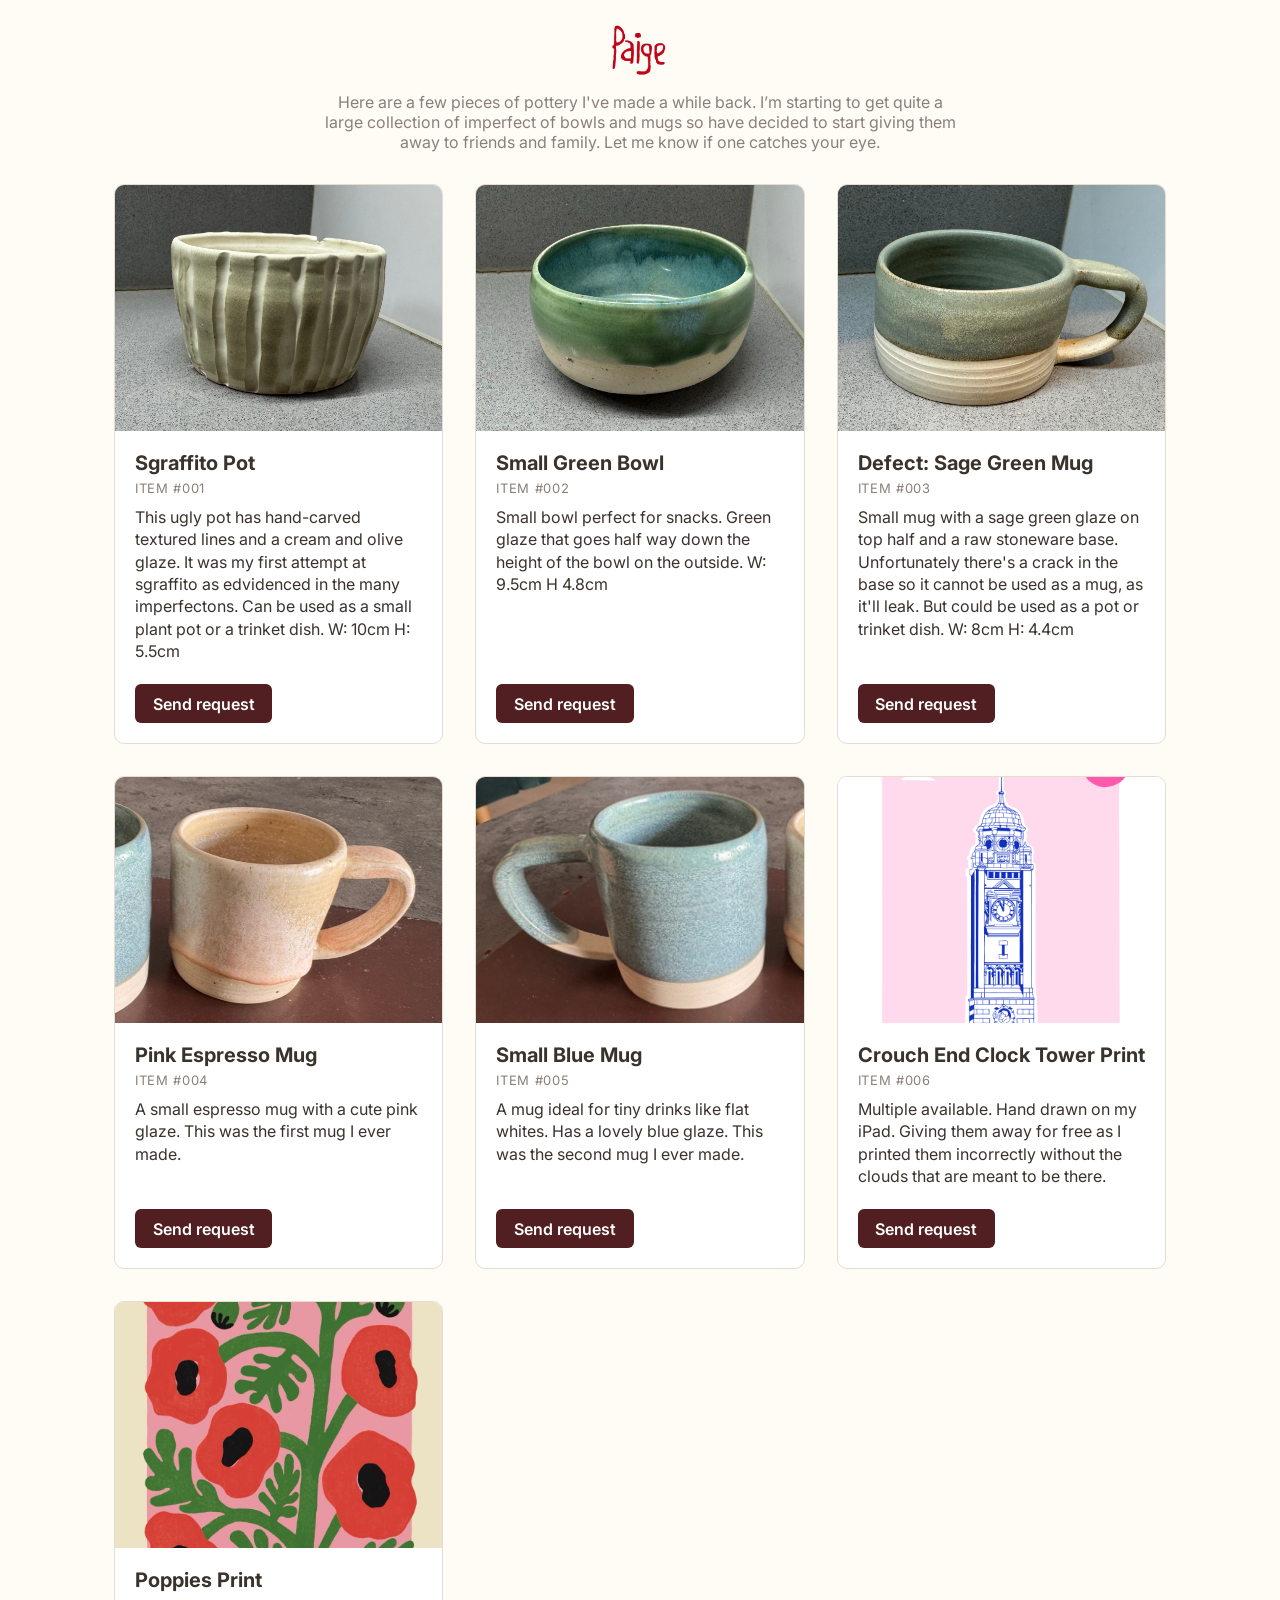
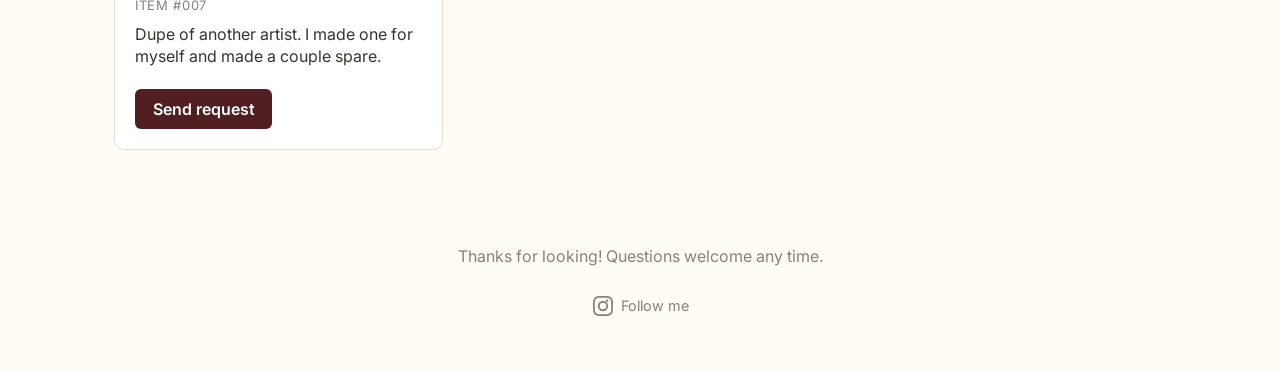
==== index.html @ c00b22b3 "typo" ====
<!DOCTYPE html>
<html lang="en">
<head>
  <meta charset="UTF-8">
  <meta name="viewport" content="width=device-width, initial-scale=1.0">
  <title>Handmade Pottery</title>
  <link rel="preconnect" href="https://fonts.googleapis.com">
  <link rel="preconnect" href="https://fonts.gstatic.com" crossorigin>
  <link href="https://fonts.googleapis.com/css2?family=Inter:wght@400;600;700&display=swap" rel="stylesheet">
  <link rel="stylesheet" href="styles.css">
</head>
<body>

  <header class="site-header">
    <img src="images/Paige%20logo.png" alt="Paige" class="site-logo">

    <p class="tagline">Here are a few pieces of pottery I've made a while back. I’m starting to get quite a large collection of imperfect of bowls and mugs so have decided to start giving them away to friends and family. Let me know if one catches your eye.</p>
  </header>

  <main class="gallery">

    <article class="piece" id="item-001">
      <div class="piece-image">
        <img src="images/Item%20001.jpeg" alt="Ribbed Bowl">
      </div>
      <div class="piece-info">
        <h2>Sgraffito Pot</h2>
        <p class="piece-id">Item #001</p>
        <p class="piece-desc">This ugly pot has hand-carved textured lines and a cream and olive glaze. It was my first attempt at sgraffito as edvidenced in the many imperfectons. Can be used as a small plant pot or a trinket dish. W: 10cm H: 5.5cm</p>
        <a
          class="interest-btn"
          href="mailto:PaigeLucasDean@hotmail.co.uk?subject=Interested%20in%20Item%20%23001&body=Hi!%20I'm%20interested%20in%20this%20piece.%0A%0AItem%20ID%3A%20001%0AMy%20name%3A%20"
        >Send request</a>
      </div>
    </article>

    <article class="piece" id="item-002">
      <div class="piece-image">
        <img src="images/Item%20%23002.jpeg" alt="Small Green Bowl">
      </div>
      <div class="piece-info">
        <h2>Small Green Bowl</h2>
        <p class="piece-id">Item #002</p>
        <p class="piece-desc">Small bowl perfect for snacks. Green glaze that goes half way down the height of the bowl on the outside. W: 9.5cm H 4.8cm</p>
        <a
          class="interest-btn"
          href="mailto:PaigeLucasDean@hotmail.co.uk?subject=Interested%20in%20Item%20%23002&body=Hi!%20I'm%20interested%20in%20this%20piece.%0A%0AItem%20ID%3A%20002%0AMy%20name%3A%20"
        >Send request</a>
      </div>
    </article>

    <article class="piece" id="item-003">
      <div class="piece-image">
        <img src="images/Item%20%23003.jpeg" alt="Sage Green Mug">
      </div>
      <div class="piece-info">
        <h2>Defect: Sage Green Mug</h2>
        <p class="piece-id">Item #003</p>
        <p class="piece-desc"> Small mug with a sage green glaze on top half and a raw stoneware base. Unfortunately there's a crack in the base so it cannot be used as a mug, as it'll leak. But could be used as a pot or trinket dish. W: 8cm H: 4.4cm</p>
        <a
          class="interest-btn"
          href="mailto:PaigeLucasDean@hotmail.co.uk?subject=Interested%20in%20Item%20%23003&body=Hi!%20I'm%20interested%20in%20this%20piece.%0A%0AItem%20ID%3A%20003%0AMy%20name%3A%20"
        >Send request</a>
      </div>
    </article>

    <article class="piece" id="item-004">
      <div class="piece-image">
        <img src="images/Item%20%23004.jpg" alt="Pink Espresso Mug">
      </div>
      <div class="piece-info">
        <h2>Pink Espresso Mug</h2>
        <p class="piece-id">Item #004</p>
        <p class="piece-desc">A small espresso mug with a cute pink glaze. This was the first mug I ever made.</p>
        <a
          class="interest-btn"
          href="mailto:PaigeLucasDean@hotmail.co.uk?subject=Interested%20in%20Item%20%23004&body=Hi!%20I'm%20interested%20in%20this%20piece.%0A%0AItem%20ID%3A%20004%0AMy%20name%3A%20"
        >Send request</a>
      </div>
    </article>

    <article class="piece" id="item-005">
      <div class="piece-image">
        <img src="images/Item%20%23005.jpg" alt="Small Blue Mug">
      </div>
      <div class="piece-info">
        <h2>Small Blue Mug</h2>
        <p class="piece-id">Item #005</p>
        <p class="piece-desc">A mug ideal for tiny drinks like flat whites. Has a lovely blue glaze. This was the second mug I ever made.</p>
        <a
          class="interest-btn"
          href="mailto:PaigeLucasDean@hotmail.co.uk?subject=Interested%20in%20Item%20%23005&body=Hi!%20I'm%20interested%20in%20this%20piece.%0A%0AItem%20ID%3A%20005%0AMy%20name%3A%20"
        >Send request</a>
      </div>
    </article>

    <article class="piece" id="item-006">
      <div class="piece-image">
        <img src="images/Item%20%23006.jpg" alt="Crouch End Clock Tower Print">
      </div>
      <div class="piece-info">
        <h2>Crouch End Clock Tower Print</h2>
        <p class="piece-id">Item #006</p>
        <p class="piece-desc">Multiple available. Hand drawn on my iPad. Giving them away for free as I printed them incorrectly without the clouds that are meant to be there.</p>
        <a
          class="interest-btn"
          href="mailto:PaigeLucasDean@hotmail.co.uk?subject=Interested%20in%20Item%20%23006&body=Hi!%20I'm%20interested%20in%20this%20piece.%0A%0AItem%20ID%3A%20006%0AMy%20name%3A%20"
        >Send request</a>
      </div>
    </article>

    <article class="piece" id="item-007">
      <div class="piece-image">
        <img src="images/Item%20%23007.jpeg" alt="Poppies Print">
      </div>
      <div class="piece-info">
        <h2>Poppies Print</h2>
        <p class="piece-id">Item #007</p>
        <p class="piece-desc">Dupe of another artist. I made one for myself and made a couple spare.</p>
        <a
          class="interest-btn"
          href="mailto:PaigeLucasDean@hotmail.co.uk?subject=Interested%20in%20Item%20%23007&body=Hi!%20I'm%20interested%20in%20this%20piece.%0A%0AItem%20ID%3A%20007%0AMy%20name%3A%20"
        >Send request</a>
      </div>
    </article>

  </main>

  <footer class="site-footer">
    <p>Thanks for looking! Questions welcome any time.</p>
    <a
      class="social-link"
      href="https://www.instagram.com/paigelucasdean_art?utm_source=qr"
      target="_blank"
      rel="noopener"
    >
      <svg xmlns="http://www.w3.org/2000/svg" viewBox="0 0 24 24" width="24" height="24" fill="currentColor">
        <path d="M12 2c2.717 0 3.056.01 4.122.06 1.065.05 1.79.217 2.428.465.66.256 1.216.598 1.772 1.153a4.908 4.908 0 0 1 1.153 1.772c.248.637.415 1.363.465 2.428.05 1.066.06 1.405.06 4.122s-.01 3.056-.06 4.122c-.05 1.065-.217 1.79-.465 2.428a4.908 4.908 0 0 1-1.153 1.772 4.908 4.908 0 0 1-1.772 1.153c-.637.248-1.363.415-2.428.465-1.066.05-1.405.06-4.122.06s-3.056-.01-4.122-.06c-1.065-.05-1.79-.217-2.428-.465a4.908 4.908 0 0 1-1.772-1.153 4.908 4.908 0 0 1-1.153-1.772c-.248-.637-.415-1.363-.465-2.428C2.01 15.056 2 14.717 2 12s.01-3.056.06-4.122c.05-1.065.217-1.79.465-2.428a4.908 4.908 0 0 1 1.153-1.772A4.908 4.908 0 0 1 5.45 2.525c.637-.248 1.363-.415 2.428-.465C8.944 2.01 9.283 2 12 2zm0 1.802c-2.67 0-2.987.01-4.04.059-.976.045-1.505.207-1.858.344-.467.182-.8.399-1.15.748-.35.35-.566.683-.748 1.15-.137.353-.3.882-.344 1.858-.05 1.053-.059 1.37-.059 4.04s.01 2.987.059 4.04c.045.976.207 1.505.344 1.858.182.467.399.8.748 1.15.35.35.683.566 1.15.748.353.137.882.3 1.858.344 1.053.05 1.37.059 4.04.059s2.987-.01 4.04-.059c.976-.045 1.505-.207 1.858-.344.467-.182.8-.399 1.15-.748.35-.35.566-.683.748-1.15.137-.353.3-.882.344-1.858.05-1.053.059-1.37.059-4.04s-.01-2.987-.059-4.04c-.045-.976-.207-1.505-.344-1.858a3.09 3.09 0 0 0-.748-1.15 3.09 3.09 0 0 0-1.15-.748c-.353-.137-.882-.3-1.858-.344-1.053-.05-1.37-.059-4.04-.059zm0 3.063a5.135 5.135 0 1 1 0 10.27 5.135 5.135 0 0 1 0-10.27zm0 1.802a3.333 3.333 0 1 0 0 6.666 3.333 3.333 0 0 0 0-6.666zm5.338-1.999a1.2 1.2 0 1 1-2.4 0 1.2 1.2 0 0 1 2.4 0z"/>
      </svg>
      Follow me
    </a>
  </footer>

</body>
</html>
---- styles.css ----
:root {
  --clay: #511F21;
  --clay-dark: #3d1719;
  --cream: #FFFCF5;
  --ink: #3a332c;
  --muted: #8a8078;
  --border: #e5ddd2;
  --text-max-width: 640px;
}

* {
  box-sizing: border-box;
}

body {
  margin: 0;
  font-family: "Inter", "Helvetica Neue", Arial, sans-serif;
  background: var(--cream);
  color: var(--ink);
}

.site-header {
  max-width: 1100px;
  margin: 0 auto;
  text-align: center;
  padding: 1.25rem 1.5rem 2rem;
}

.site-logo {
  width: 60px;
  height: auto;
  margin-bottom: 0.5rem;
}

.site-header h1 {
  margin: 0 0 0.5rem;
  font-size: 2.25rem;
  letter-spacing: 0.02em;
}

.site-header .tagline {
  max-width: var(--text-max-width);
  margin: 0 auto;
  color: var(--muted);
  font-size: 1rem;
}

.gallery {
  display: grid;
  grid-template-columns: repeat(auto-fit, minmax(260px, 1fr));
  gap: 2rem;
  max-width: 1100px;
  margin: 0 auto;
  padding: 0 1.5rem 3rem;
}

.piece {
  background: #fff;
  border: 1px solid var(--border);
  border-radius: 10px;
  overflow: hidden;
  display: flex;
  flex-direction: column;
  transition: box-shadow 0.2s ease, transform 0.2s ease;
}

.piece:hover {
  box-shadow: 0 6px 20px rgba(0, 0, 0, 0.08);
  transform: translateY(-2px);
}

.piece-image {
  aspect-ratio: 4 / 3;
  background: repeating-linear-gradient(
    45deg,
    #efe6da,
    #efe6da 10px,
    #e8dccb 10px,
    #e8dccb 20px
  );
  display: flex;
  align-items: center;
  justify-content: center;
  overflow: hidden;
}

.piece-image img {
  width: 100%;
  height: 100%;
  object-fit: cover;
}

.placeholder-text {
  color: var(--muted);
  font-size: 1rem;
}

.piece-info {
  flex: 1;
  padding: 1.25rem;
  display: flex;
  flex-direction: column;
  gap: 0.35rem;
}

.piece-info h2 {
  margin: 0;
  font-size: 1.25rem;
}

.piece-id {
  margin: 0;
  font-size: 13px;
  color: var(--muted);
  text-transform: uppercase;
  letter-spacing: 0.05em;
}

.piece-desc {
  margin: 0.25rem 0 1rem;
  font-size: 1rem;
  line-height: 1.4;
}

.interest-btn {
  align-self: flex-start;
  margin-top: auto;
  background: var(--clay);
  color: #fff;
  text-decoration: none;
  padding: 0.6rem 1.1rem;
  border-radius: 6px;
  font-size: 1rem;
  font-weight: 600;
  transition: background 0.15s ease;
}

.interest-btn:hover {
  background: var(--clay-dark);
}

.site-footer {
  max-width: 1100px;
  margin: 0 auto;
  text-align: center;
  padding: 2rem 1.5rem 3rem;
  color: var(--muted);
  font-size: 1rem;
}

.social-link {
  display: inline-flex;
  align-items: center;
  gap: 0.4rem;
  margin-top: 0.75rem;
  color: var(--muted);
  text-decoration: none;
  font-size: 0.9rem;
  transition: color 0.15s ease;
}

.social-link:hover {
  color: var(--clay);
}
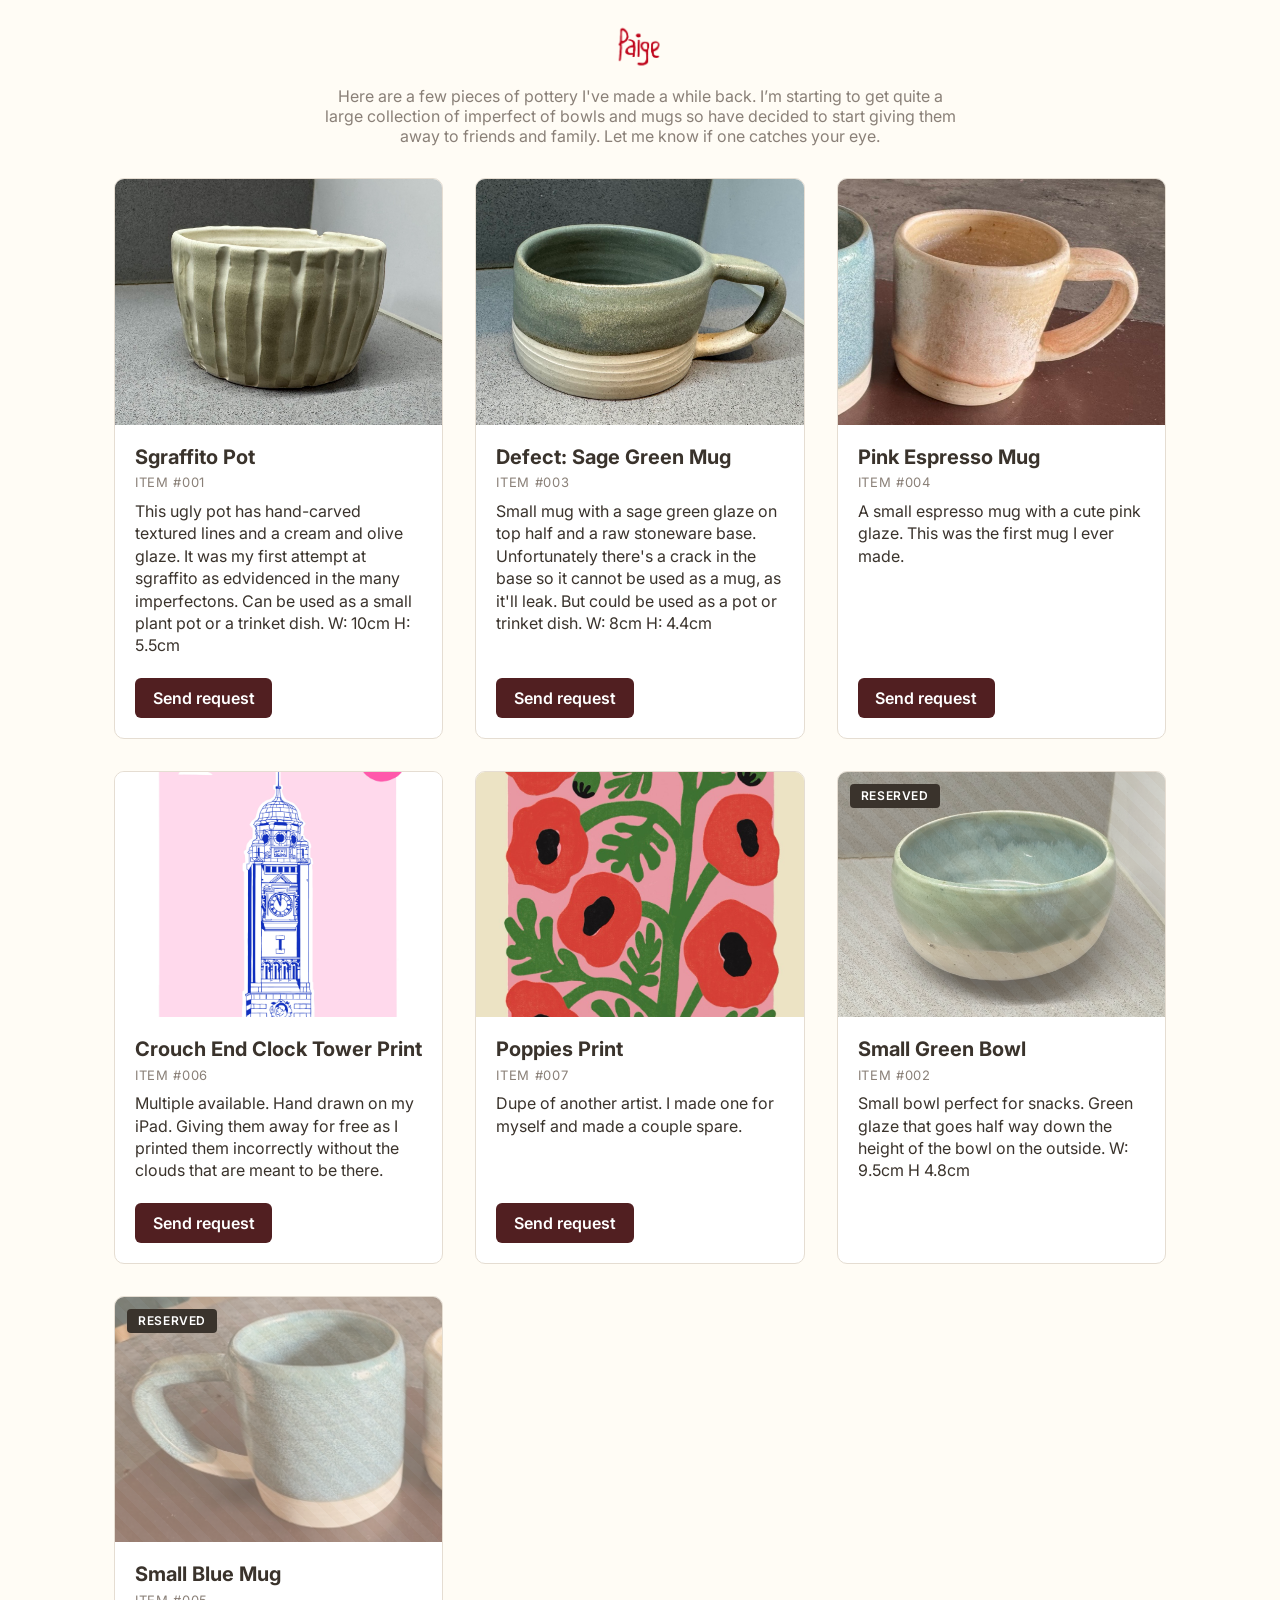
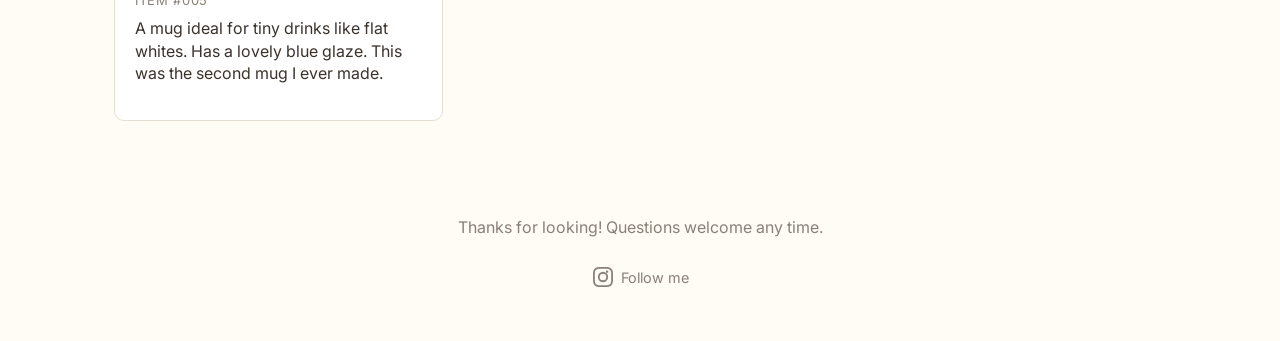
==== commit edd50ff7: "Added reserved tag" ====
--- a/index.html
+++ b/index.html
@@ -34,21 +34,6 @@
       </div>
     </article>
 
-    <article class="piece" id="item-002">
-      <div class="piece-image">
-        <img src="images/Item%20%23002.jpeg" alt="Small Green Bowl">
-      </div>
-      <div class="piece-info">
-        <h2>Small Green Bowl</h2>
-        <p class="piece-id">Item #002</p>
-        <p class="piece-desc">Small bowl perfect for snacks. Green glaze that goes half way down the height of the bowl on the outside. W: 9.5cm H 4.8cm</p>
-        <a
-          class="interest-btn"
-          href="mailto:PaigeLucasDean@hotmail.co.uk?subject=Interested%20in%20Item%20%23002&body=Hi!%20I'm%20interested%20in%20this%20piece.%0A%0AItem%20ID%3A%20002%0AMy%20name%3A%20"
-        >Send request</a>
-      </div>
-    </article>
-
     <article class="piece" id="item-003">
       <div class="piece-image">
         <img src="images/Item%20%23003.jpeg" alt="Sage Green Mug">
@@ -75,21 +60,6 @@
         <a
           class="interest-btn"
           href="mailto:PaigeLucasDean@hotmail.co.uk?subject=Interested%20in%20Item%20%23004&body=Hi!%20I'm%20interested%20in%20this%20piece.%0A%0AItem%20ID%3A%20004%0AMy%20name%3A%20"
-        >Send request</a>
-      </div>
-    </article>
-
-    <article class="piece" id="item-005">
-      <div class="piece-image">
-        <img src="images/Item%20%23005.jpg" alt="Small Blue Mug">
-      </div>
-      <div class="piece-info">
-        <h2>Small Blue Mug</h2>
-        <p class="piece-id">Item #005</p>
-        <p class="piece-desc">A mug ideal for tiny drinks like flat whites. Has a lovely blue glaze. This was the second mug I ever made.</p>
-        <a
-          class="interest-btn"
-          href="mailto:PaigeLucasDean@hotmail.co.uk?subject=Interested%20in%20Item%20%23005&body=Hi!%20I'm%20interested%20in%20this%20piece.%0A%0AItem%20ID%3A%20005%0AMy%20name%3A%20"
         >Send request</a>
       </div>
     </article>
@@ -124,6 +94,38 @@
       </div>
     </article>
 
+    <article class="piece reserved" id="item-002">
+      <div class="piece-image">
+        <span class="reserved-badge">Reserved</span>
+        <img src="images/Item%20%23002.jpeg" alt="Small Green Bowl">
+      </div>
+      <div class="piece-info">
+        <h2>Small Green Bowl</h2>
+        <p class="piece-id">Item #002</p>
+        <p class="piece-desc">Small bowl perfect for snacks. Green glaze that goes half way down the height of the bowl on the outside. W: 9.5cm H 4.8cm</p>
+        <a
+          class="interest-btn"
+          href="mailto:PaigeLucasDean@hotmail.co.uk?subject=Interested%20in%20Item%20%23002&body=Hi!%20I'm%20interested%20in%20this%20piece.%0A%0AItem%20ID%3A%20002%0AMy%20name%3A%20"
+        >Send request</a>
+      </div>
+    </article>
+
+    <article class="piece reserved" id="item-005">
+      <div class="piece-image">
+        <span class="reserved-badge">Reserved</span>
+        <img src="images/Item%20%23005.jpg" alt="Small Blue Mug">
+      </div>
+      <div class="piece-info">
+        <h2>Small Blue Mug</h2>
+        <p class="piece-id">Item #005</p>
+        <p class="piece-desc">A mug ideal for tiny drinks like flat whites. Has a lovely blue glaze. This was the second mug I ever made.</p>
+        <a
+          class="interest-btn"
+          href="mailto:PaigeLucasDean@hotmail.co.uk?subject=Interested%20in%20Item%20%23005&body=Hi!%20I'm%20interested%20in%20this%20piece.%0A%0AItem%20ID%3A%20005%0AMy%20name%3A%20"
+        >Send request</a>
+      </div>
+    </article>
+
   </main>
 
   <footer class="site-footer">
--- a/styles.css
+++ b/styles.css
@@ -55,6 +55,7 @@
 }
 
 .piece {
+  position: relative;
   background: #fff;
   border: 1px solid var(--border);
   border-radius: 10px;
@@ -69,7 +70,31 @@
   transform: translateY(-2px);
 }
 
+.piece.reserved .interest-btn {
+  display: none;
+}
+
+.piece.reserved .piece-image img {
+  opacity: 0.55;
+}
+
+.reserved-badge {
+  position: absolute;
+  top: 0.75rem;
+  left: 0.75rem;
+  z-index: 1;
+  background: var(--ink);
+  color: #fff;
+  padding: 0.3rem 0.7rem;
+  border-radius: 4px;
+  font-size: 0.75rem;
+  font-weight: 600;
+  letter-spacing: 0.05em;
+  text-transform: uppercase;
+}
+
 .piece-image {
+  position: relative;
   aspect-ratio: 4 / 3;
   background: repeating-linear-gradient(
     45deg,
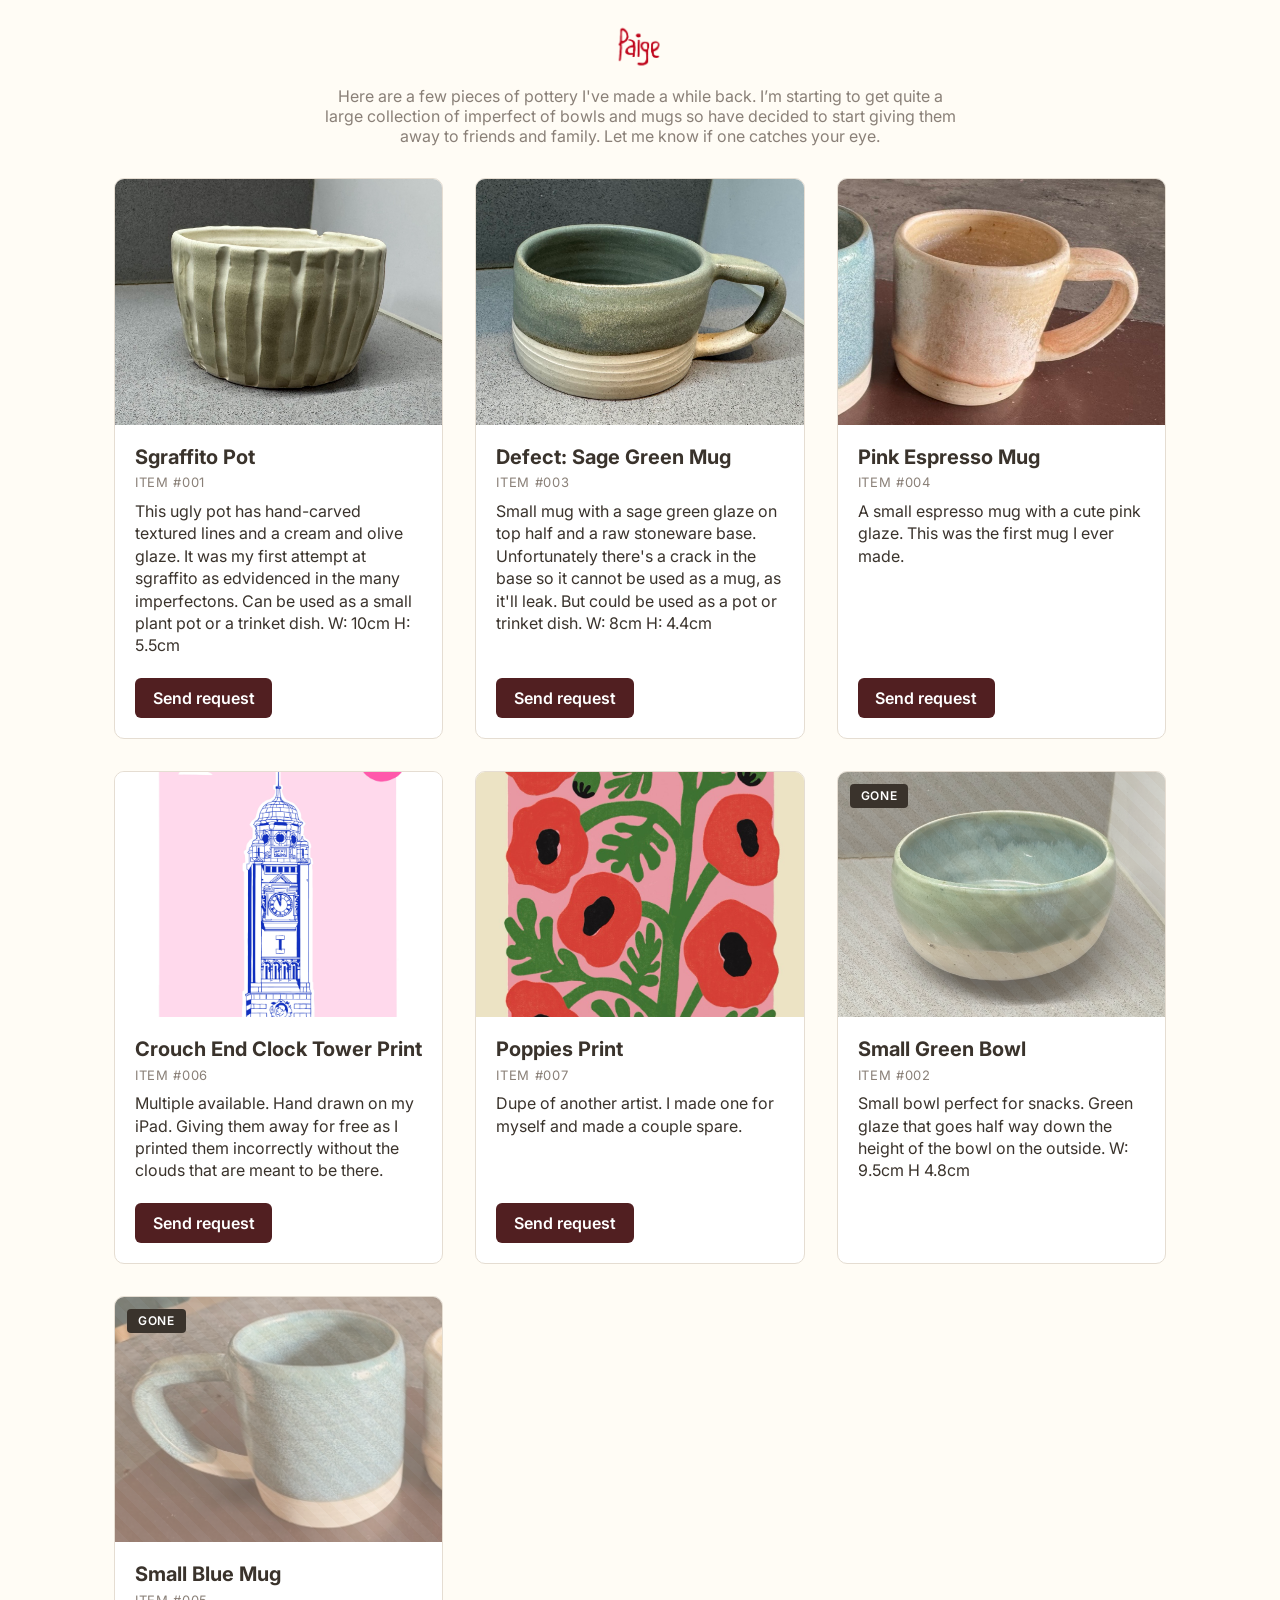
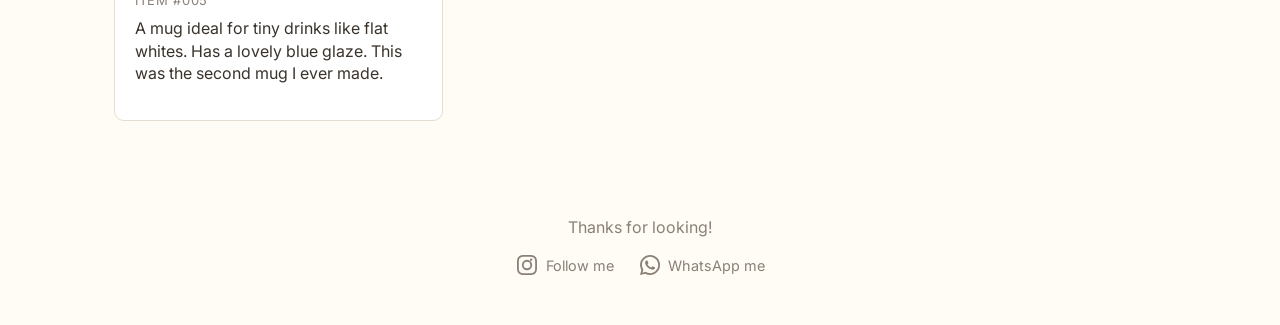
==== commit c2e544ac: "Whatsapp icon added" ====
--- a/index.html
+++ b/index.html
@@ -96,7 +96,7 @@
 
     <article class="piece reserved" id="item-002">
       <div class="piece-image">
-        <span class="reserved-badge">Reserved</span>
+        <span class="reserved-badge">Gone</span>
         <img src="images/Item%20%23002.jpeg" alt="Small Green Bowl">
       </div>
       <div class="piece-info">
@@ -112,7 +112,7 @@
 
     <article class="piece reserved" id="item-005">
       <div class="piece-image">
-        <span class="reserved-badge">Reserved</span>
+        <span class="reserved-badge">Gone</span>
         <img src="images/Item%20%23005.jpg" alt="Small Blue Mug">
       </div>
       <div class="piece-info">
@@ -129,18 +129,31 @@
   </main>
 
   <footer class="site-footer">
-    <p>Thanks for looking! Questions welcome any time.</p>
-    <a
-      class="social-link"
-      href="https://www.instagram.com/paigelucasdean_art?utm_source=qr"
-      target="_blank"
-      rel="noopener"
-    >
-      <svg xmlns="http://www.w3.org/2000/svg" viewBox="0 0 24 24" width="24" height="24" fill="currentColor">
-        <path d="M12 2c2.717 0 3.056.01 4.122.06 1.065.05 1.79.217 2.428.465.66.256 1.216.598 1.772 1.153a4.908 4.908 0 0 1 1.153 1.772c.248.637.415 1.363.465 2.428.05 1.066.06 1.405.06 4.122s-.01 3.056-.06 4.122c-.05 1.065-.217 1.79-.465 2.428a4.908 4.908 0 0 1-1.153 1.772 4.908 4.908 0 0 1-1.772 1.153c-.637.248-1.363.415-2.428.465-1.066.05-1.405.06-4.122.06s-3.056-.01-4.122-.06c-1.065-.05-1.79-.217-2.428-.465a4.908 4.908 0 0 1-1.772-1.153 4.908 4.908 0 0 1-1.153-1.772c-.248-.637-.415-1.363-.465-2.428C2.01 15.056 2 14.717 2 12s.01-3.056.06-4.122c.05-1.065.217-1.79.465-2.428a4.908 4.908 0 0 1 1.153-1.772A4.908 4.908 0 0 1 5.45 2.525c.637-.248 1.363-.415 2.428-.465C8.944 2.01 9.283 2 12 2zm0 1.802c-2.67 0-2.987.01-4.04.059-.976.045-1.505.207-1.858.344-.467.182-.8.399-1.15.748-.35.35-.566.683-.748 1.15-.137.353-.3.882-.344 1.858-.05 1.053-.059 1.37-.059 4.04s.01 2.987.059 4.04c.045.976.207 1.505.344 1.858.182.467.399.8.748 1.15.35.35.683.566 1.15.748.353.137.882.3 1.858.344 1.053.05 1.37.059 4.04.059s2.987-.01 4.04-.059c.976-.045 1.505-.207 1.858-.344.467-.182.8-.399 1.15-.748.35-.35.566-.683.748-1.15.137-.353.3-.882.344-1.858.05-1.053.059-1.37.059-4.04s-.01-2.987-.059-4.04c-.045-.976-.207-1.505-.344-1.858a3.09 3.09 0 0 0-.748-1.15 3.09 3.09 0 0 0-1.15-.748c-.353-.137-.882-.3-1.858-.344-1.053-.05-1.37-.059-4.04-.059zm0 3.063a5.135 5.135 0 1 1 0 10.27 5.135 5.135 0 0 1 0-10.27zm0 1.802a3.333 3.333 0 1 0 0 6.666 3.333 3.333 0 0 0 0-6.666zm5.338-1.999a1.2 1.2 0 1 1-2.4 0 1.2 1.2 0 0 1 2.4 0z"/>
-      </svg>
-      Follow me
-    </a>
+    <p>Thanks for looking!</p>
+    <div class="social-links">
+      <a
+        class="social-link"
+        href="https://www.instagram.com/paigelucasdean_art?utm_source=qr"
+        target="_blank"
+        rel="noopener"
+      >
+        <svg xmlns="http://www.w3.org/2000/svg" viewBox="0 0 24 24" width="24" height="24" fill="currentColor">
+          <path d="M12 2c2.717 0 3.056.01 4.122.06 1.065.05 1.79.217 2.428.465.66.256 1.216.598 1.772 1.153a4.908 4.908 0 0 1 1.153 1.772c.248.637.415 1.363.465 2.428.05 1.066.06 1.405.06 4.122s-.01 3.056-.06 4.122c-.05 1.065-.217 1.79-.465 2.428a4.908 4.908 0 0 1-1.153 1.772 4.908 4.908 0 0 1-1.772 1.153c-.637.248-1.363.415-2.428.465-1.066.05-1.405.06-4.122.06s-3.056-.01-4.122-.06c-1.065-.05-1.79-.217-2.428-.465a4.908 4.908 0 0 1-1.772-1.153 4.908 4.908 0 0 1-1.153-1.772c-.248-.637-.415-1.363-.465-2.428C2.01 15.056 2 14.717 2 12s.01-3.056.06-4.122c.05-1.065.217-1.79.465-2.428a4.908 4.908 0 0 1 1.153-1.772A4.908 4.908 0 0 1 5.45 2.525c.637-.248 1.363-.415 2.428-.465C8.944 2.01 9.283 2 12 2zm0 1.802c-2.67 0-2.987.01-4.04.059-.976.045-1.505.207-1.858.344-.467.182-.8.399-1.15.748-.35.35-.566.683-.748 1.15-.137.353-.3.882-.344 1.858-.05 1.053-.059 1.37-.059 4.04s.01 2.987.059 4.04c.045.976.207 1.505.344 1.858.182.467.399.8.748 1.15.35.35.683.566 1.15.748.353.137.882.3 1.858.344 1.053.05 1.37.059 4.04.059s2.987-.01 4.04-.059c.976-.045 1.505-.207 1.858-.344.467-.182.8-.399 1.15-.748.35-.35.566-.683.748-1.15.137-.353.3-.882.344-1.858.05-1.053.059-1.37.059-4.04s-.01-2.987-.059-4.04c-.045-.976-.207-1.505-.344-1.858a3.09 3.09 0 0 0-.748-1.15 3.09 3.09 0 0 0-1.15-.748c-.353-.137-.882-.3-1.858-.344-1.053-.05-1.37-.059-4.04-.059zm0 3.063a5.135 5.135 0 1 1 0 10.27 5.135 5.135 0 0 1 0-10.27zm0 1.802a3.333 3.333 0 1 0 0 6.666 3.333 3.333 0 0 0 0-6.666zm5.338-1.999a1.2 1.2 0 1 1-2.4 0 1.2 1.2 0 0 1 2.4 0z"/>
+        </svg>
+        Follow me
+      </a>
+      <a
+        class="social-link"
+        href="https://wa.me/447415025034"
+        target="_blank"
+        rel="noopener"
+      >
+        <svg xmlns="http://www.w3.org/2000/svg" viewBox="0 0 24 24" width="24" height="24" fill="currentColor">
+          <path d="M12.04 2c-5.523 0-10 4.477-10 10 0 1.766.46 3.484 1.334 5L2 22l5.16-1.354a9.96 9.96 0 0 0 4.88 1.244h.004c5.522 0 9.998-4.477 9.998-10S17.562 2 12.04 2zm0 18.13a8.1 8.1 0 0 1-4.13-1.13l-.296-.176-3.06.803.817-2.982-.193-.306a8.1 8.1 0 0 1-1.24-4.34c0-4.48 3.647-8.126 8.13-8.126 4.483 0 8.13 3.646 8.13 8.126 0 4.48-3.647 8.13-8.13 8.13h-.028zm4.46-6.08c-.244-.122-1.45-.716-1.674-.797-.224-.081-.387-.122-.55.122-.163.244-.63.797-.773.96-.142.163-.285.183-.53.061-.243-.122-1.026-.378-1.955-1.205-.723-.645-1.21-1.44-1.352-1.684-.142-.244-.015-.376.107-.498.11-.109.244-.285.366-.427.122-.142.163-.244.244-.407.081-.163.04-.305-.02-.427-.061-.122-.55-1.324-.753-1.813-.198-.478-.4-.413-.55-.42l-.468-.008a.9.9 0 0 0-.652.305c-.224.244-.855.836-.855 2.038s.876 2.363.998 2.526c.122.163 1.723 2.632 4.176 3.69.583.252 1.038.402 1.393.514.585.186 1.118.16 1.539.097.47-.07 1.45-.593 1.654-1.165.203-.573.203-1.064.142-1.166-.06-.101-.223-.163-.467-.284z"/>
+        </svg>
+        WhatsApp me
+      </a>
+    </div>
   </footer>
 
 </body>
--- a/styles.css
+++ b/styles.css
@@ -173,11 +173,17 @@
   font-size: 1rem;
 }
 
+.social-links {
+  display: flex;
+  justify-content: center;
+  gap: 1.5rem;
+  margin-top: 0.75rem;
+}
+
 .social-link {
   display: inline-flex;
   align-items: center;
   gap: 0.4rem;
-  margin-top: 0.75rem;
   color: var(--muted);
   text-decoration: none;
   font-size: 0.9rem;
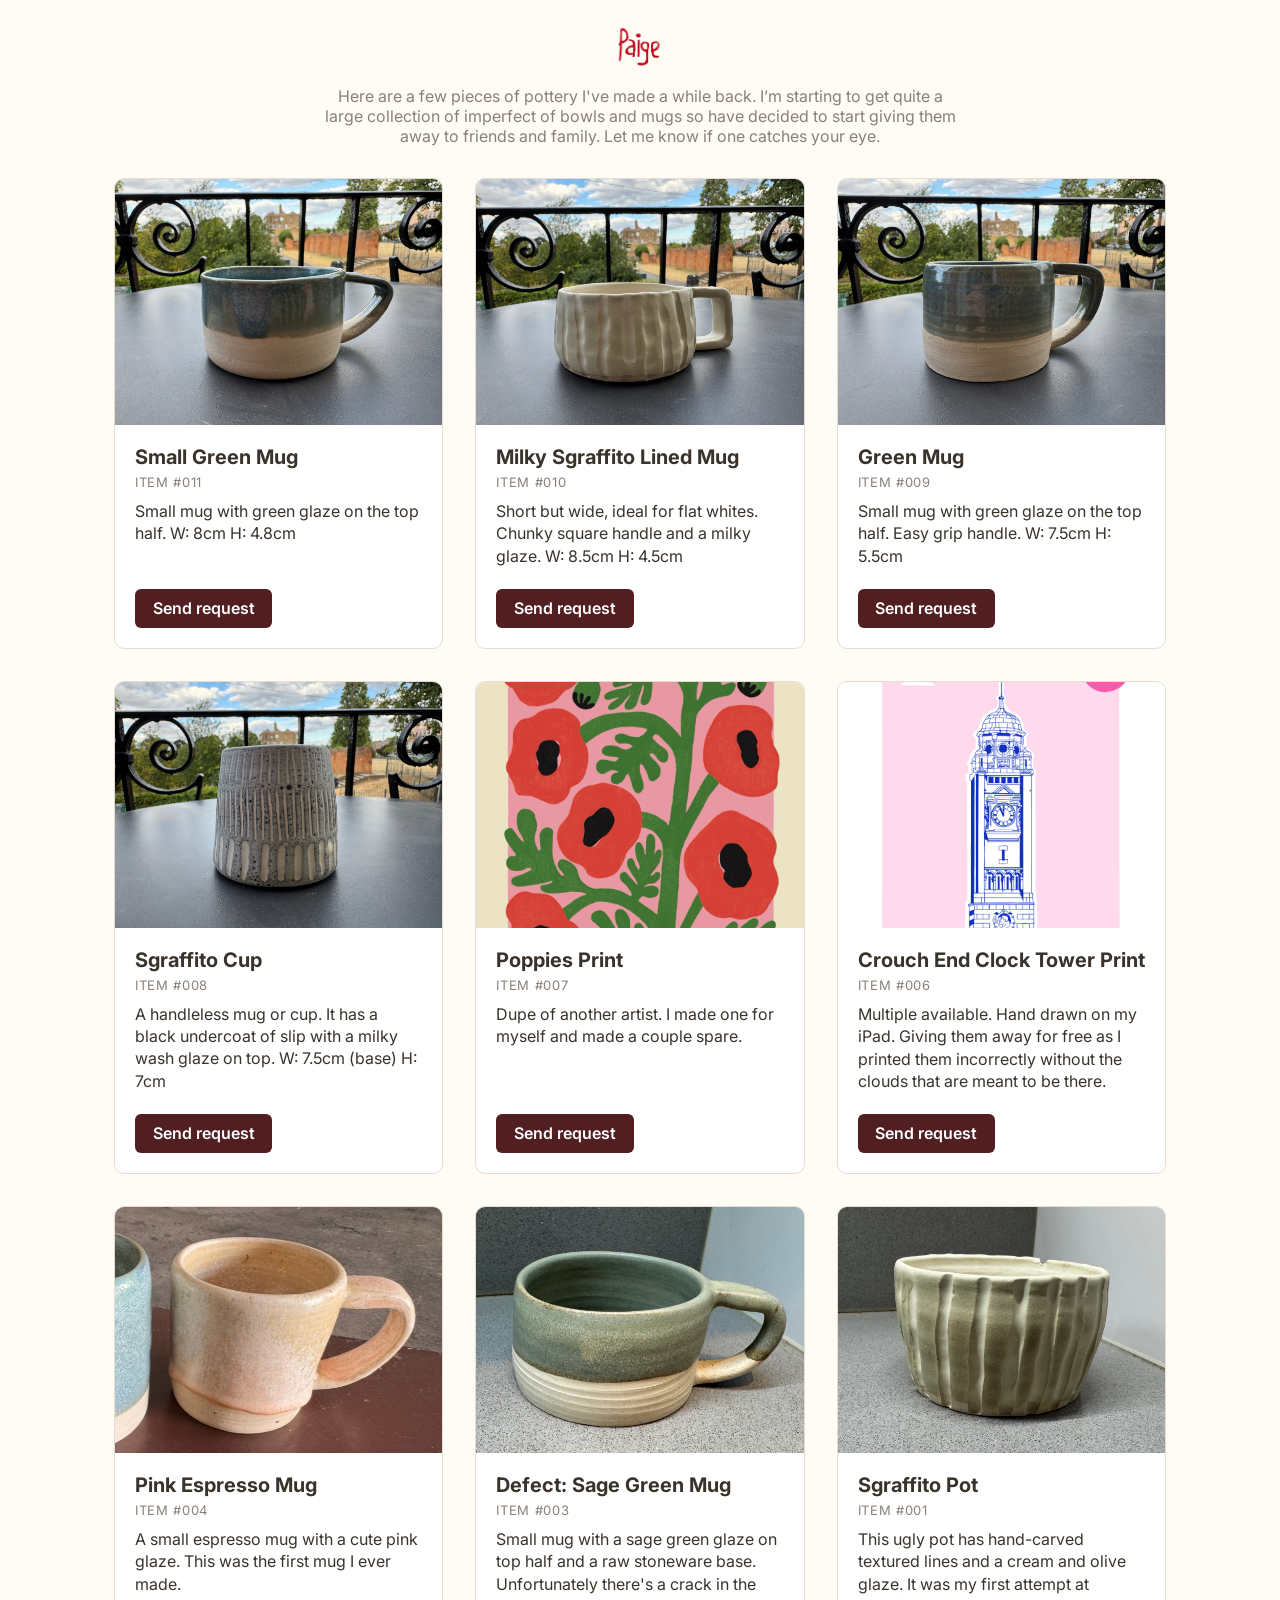
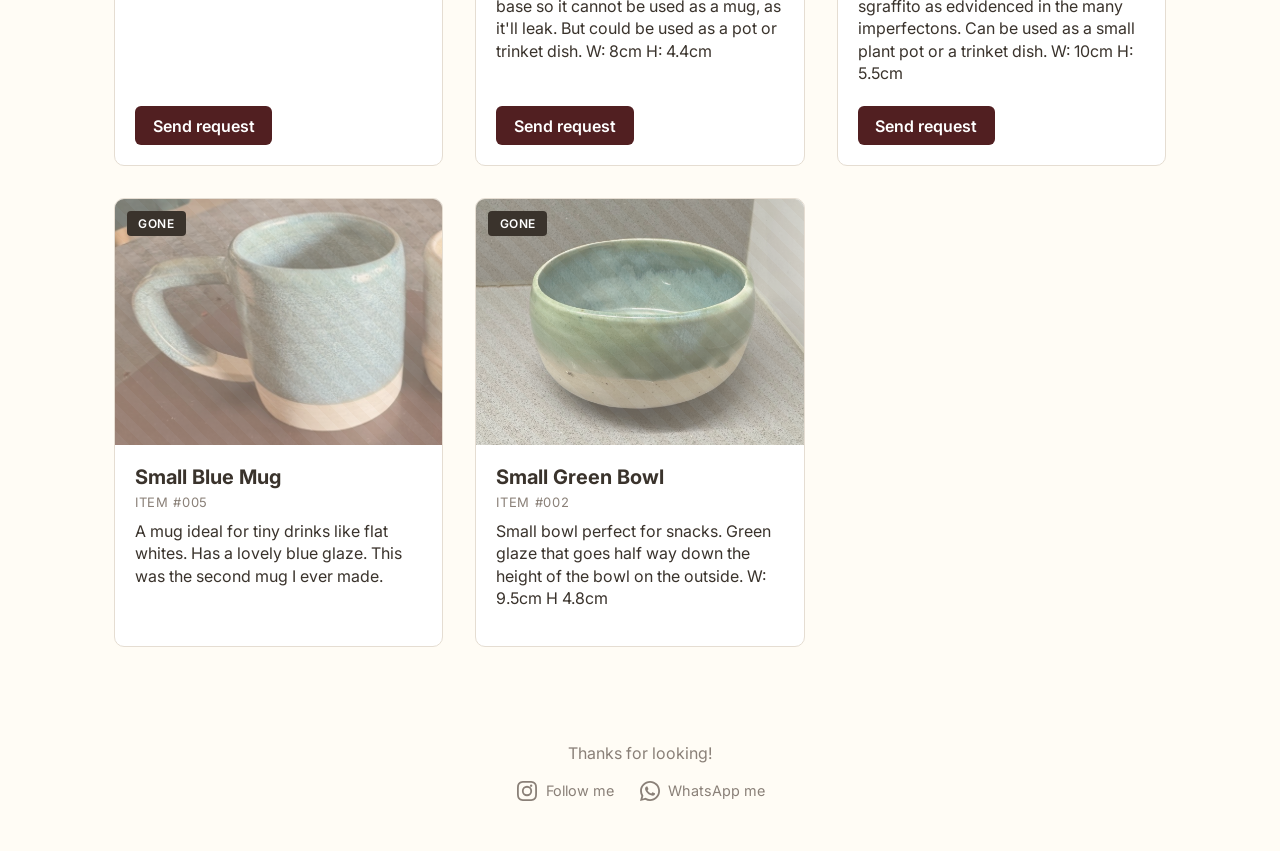
==== commit cc063ad2: "3 new items, and reordered so most recent is top" ====
--- a/index.html
+++ b/index.html
@@ -19,6 +19,126 @@
 
   <main class="gallery">
 
+    <article class="piece" id="item-011">
+      <div class="piece-image">
+        <img src="images/Item%20%23011.jpeg" alt="Small Green Mug">
+      </div>
+      <div class="piece-info">
+        <h2>Small Green Mug</h2>
+        <p class="piece-id">Item #011</p>
+        <p class="piece-desc">Small mug with green glaze on the top half. W: 8cm H: 4.8cm</p>
+        <a
+          class="interest-btn"
+          href="mailto:PaigeLucasDean@hotmail.co.uk?subject=Interested%20in%20Item%20%23011&body=Hi!%20I'm%20interested%20in%20this%20piece.%0A%0AItem%20ID%3A%20011%0AMy%20name%3A%20"
+        >Send request</a>
+      </div>
+    </article>
+
+    <article class="piece" id="item-010">
+      <div class="piece-image">
+        <img src="images/Item%20%23010.jpeg" alt="Milky Sgraffito Lined Mug">
+      </div>
+      <div class="piece-info">
+        <h2>Milky Sgraffito Lined Mug</h2>
+        <p class="piece-id">Item #010</p>
+        <p class="piece-desc">Short but wide, ideal for flat whites. Chunky square handle and a milky glaze. W: 8.5cm H: 4.5cm</p>
+        <a
+          class="interest-btn"
+          href="mailto:PaigeLucasDean@hotmail.co.uk?subject=Interested%20in%20Item%20%23010&body=Hi!%20I'm%20interested%20in%20this%20piece.%0A%0AItem%20ID%3A%20010%0AMy%20name%3A%20"
+        >Send request</a>
+      </div>
+    </article>
+
+    <article class="piece" id="item-009">
+      <div class="piece-image">
+        <img src="images/Item%20%23009.jpeg" alt="Green Mug">
+      </div>
+      <div class="piece-info">
+        <h2>Green Mug</h2>
+        <p class="piece-id">Item #009</p>
+        <p class="piece-desc">Small mug with green glaze on the top half. Easy grip handle. W: 7.5cm H: 5.5cm</p>
+        <a
+          class="interest-btn"
+          href="mailto:PaigeLucasDean@hotmail.co.uk?subject=Interested%20in%20Item%20%23009&body=Hi!%20I'm%20interested%20in%20this%20piece.%0A%0AItem%20ID%3A%20009%0AMy%20name%3A%20"
+        >Send request</a>
+      </div>
+    </article>
+
+    <article class="piece" id="item-008">
+      <div class="piece-image">
+        <img src="images/Item%20%23008.jpeg" alt="Sgraffito Cup">
+      </div>
+      <div class="piece-info">
+        <h2>Sgraffito Cup</h2>
+        <p class="piece-id">Item #008</p>
+        <p class="piece-desc">A handleless mug or cup. It has a black undercoat of slip with a milky wash glaze on top. W: 7.5cm (base) H: 7cm</p>
+        <a
+          class="interest-btn"
+          href="mailto:PaigeLucasDean@hotmail.co.uk?subject=Interested%20in%20Item%20%23008&body=Hi!%20I'm%20interested%20in%20this%20piece.%0A%0AItem%20ID%3A%20008%0AMy%20name%3A%20"
+        >Send request</a>
+      </div>
+    </article>
+
+    <article class="piece" id="item-007">
+      <div class="piece-image">
+        <img src="images/Item%20%23007.jpeg" alt="Poppies Print">
+      </div>
+      <div class="piece-info">
+        <h2>Poppies Print</h2>
+        <p class="piece-id">Item #007</p>
+        <p class="piece-desc">Dupe of another artist. I made one for myself and made a couple spare.</p>
+        <a
+          class="interest-btn"
+          href="mailto:PaigeLucasDean@hotmail.co.uk?subject=Interested%20in%20Item%20%23007&body=Hi!%20I'm%20interested%20in%20this%20piece.%0A%0AItem%20ID%3A%20007%0AMy%20name%3A%20"
+        >Send request</a>
+      </div>
+    </article>
+
+    <article class="piece" id="item-006">
+      <div class="piece-image">
+        <img src="images/Item%20%23006.jpg" alt="Crouch End Clock Tower Print">
+      </div>
+      <div class="piece-info">
+        <h2>Crouch End Clock Tower Print</h2>
+        <p class="piece-id">Item #006</p>
+        <p class="piece-desc">Multiple available. Hand drawn on my iPad. Giving them away for free as I printed them incorrectly without the clouds that are meant to be there.</p>
+        <a
+          class="interest-btn"
+          href="mailto:PaigeLucasDean@hotmail.co.uk?subject=Interested%20in%20Item%20%23006&body=Hi!%20I'm%20interested%20in%20this%20piece.%0A%0AItem%20ID%3A%20006%0AMy%20name%3A%20"
+        >Send request</a>
+      </div>
+    </article>
+
+    <article class="piece" id="item-004">
+      <div class="piece-image">
+        <img src="images/Item%20%23004.jpg" alt="Pink Espresso Mug">
+      </div>
+      <div class="piece-info">
+        <h2>Pink Espresso Mug</h2>
+        <p class="piece-id">Item #004</p>
+        <p class="piece-desc">A small espresso mug with a cute pink glaze. This was the first mug I ever made.</p>
+        <a
+          class="interest-btn"
+          href="mailto:PaigeLucasDean@hotmail.co.uk?subject=Interested%20in%20Item%20%23004&body=Hi!%20I'm%20interested%20in%20this%20piece.%0A%0AItem%20ID%3A%20004%0AMy%20name%3A%20"
+        >Send request</a>
+      </div>
+    </article>
+
+    <article class="piece" id="item-003">
+      <div class="piece-image">
+        <img src="images/Item%20%23003.jpeg" alt="Sage Green Mug">
+      </div>
+      <div class="piece-info">
+        <h2>Defect: Sage Green Mug</h2>
+        <p class="piece-id">Item #003</p>
+        <p class="piece-desc"> Small mug with a sage green glaze on top half and a raw stoneware base. Unfortunately there's a crack in the base so it cannot be used as a mug, as it'll leak. But could be used as a pot or trinket dish. W: 8cm H: 4.4cm</p>
+        <a
+          class="interest-btn"
+          href="mailto:PaigeLucasDean@hotmail.co.uk?subject=Interested%20in%20Item%20%23003&body=Hi!%20I'm%20interested%20in%20this%20piece.%0A%0AItem%20ID%3A%20003%0AMy%20name%3A%20"
+        >Send request</a>
+      </div>
+    </article>
+
     <article class="piece" id="item-001">
       <div class="piece-image">
         <img src="images/Item%20001.jpeg" alt="Ribbed Bowl">
@@ -34,62 +154,18 @@
       </div>
     </article>
 
-    <article class="piece" id="item-003">
-      <div class="piece-image">
-        <img src="images/Item%20%23003.jpeg" alt="Sage Green Mug">
-      </div>
-      <div class="piece-info">
-        <h2>Defect: Sage Green Mug</h2>
-        <p class="piece-id">Item #003</p>
-        <p class="piece-desc"> Small mug with a sage green glaze on top half and a raw stoneware base. Unfortunately there's a crack in the base so it cannot be used as a mug, as it'll leak. But could be used as a pot or trinket dish. W: 8cm H: 4.4cm</p>
-        <a
-          class="interest-btn"
-          href="mailto:PaigeLucasDean@hotmail.co.uk?subject=Interested%20in%20Item%20%23003&body=Hi!%20I'm%20interested%20in%20this%20piece.%0A%0AItem%20ID%3A%20003%0AMy%20name%3A%20"
-        >Send request</a>
-      </div>
-    </article>
-
-    <article class="piece" id="item-004">
-      <div class="piece-image">
-        <img src="images/Item%20%23004.jpg" alt="Pink Espresso Mug">
-      </div>
-      <div class="piece-info">
-        <h2>Pink Espresso Mug</h2>
-        <p class="piece-id">Item #004</p>
-        <p class="piece-desc">A small espresso mug with a cute pink glaze. This was the first mug I ever made.</p>
-        <a
-          class="interest-btn"
-          href="mailto:PaigeLucasDean@hotmail.co.uk?subject=Interested%20in%20Item%20%23004&body=Hi!%20I'm%20interested%20in%20this%20piece.%0A%0AItem%20ID%3A%20004%0AMy%20name%3A%20"
-        >Send request</a>
-      </div>
-    </article>
-
-    <article class="piece" id="item-006">
-      <div class="piece-image">
-        <img src="images/Item%20%23006.jpg" alt="Crouch End Clock Tower Print">
-      </div>
-      <div class="piece-info">
-        <h2>Crouch End Clock Tower Print</h2>
-        <p class="piece-id">Item #006</p>
-        <p class="piece-desc">Multiple available. Hand drawn on my iPad. Giving them away for free as I printed them incorrectly without the clouds that are meant to be there.</p>
-        <a
-          class="interest-btn"
-          href="mailto:PaigeLucasDean@hotmail.co.uk?subject=Interested%20in%20Item%20%23006&body=Hi!%20I'm%20interested%20in%20this%20piece.%0A%0AItem%20ID%3A%20006%0AMy%20name%3A%20"
-        >Send request</a>
-      </div>
-    </article>
-
-    <article class="piece" id="item-007">
-      <div class="piece-image">
-        <img src="images/Item%20%23007.jpeg" alt="Poppies Print">
-      </div>
-      <div class="piece-info">
-        <h2>Poppies Print</h2>
-        <p class="piece-id">Item #007</p>
-        <p class="piece-desc">Dupe of another artist. I made one for myself and made a couple spare.</p>
-        <a
-          class="interest-btn"
-          href="mailto:PaigeLucasDean@hotmail.co.uk?subject=Interested%20in%20Item%20%23007&body=Hi!%20I'm%20interested%20in%20this%20piece.%0A%0AItem%20ID%3A%20007%0AMy%20name%3A%20"
+    <article class="piece reserved" id="item-005">
+      <div class="piece-image">
+        <span class="reserved-badge">Gone</span>
+        <img src="images/Item%20%23005.jpg" alt="Small Blue Mug">
+      </div>
+      <div class="piece-info">
+        <h2>Small Blue Mug</h2>
+        <p class="piece-id">Item #005</p>
+        <p class="piece-desc">A mug ideal for tiny drinks like flat whites. Has a lovely blue glaze. This was the second mug I ever made.</p>
+        <a
+          class="interest-btn"
+          href="mailto:PaigeLucasDean@hotmail.co.uk?subject=Interested%20in%20Item%20%23005&body=Hi!%20I'm%20interested%20in%20this%20piece.%0A%0AItem%20ID%3A%20005%0AMy%20name%3A%20"
         >Send request</a>
       </div>
     </article>
@@ -106,22 +182,6 @@
         <a
           class="interest-btn"
           href="mailto:PaigeLucasDean@hotmail.co.uk?subject=Interested%20in%20Item%20%23002&body=Hi!%20I'm%20interested%20in%20this%20piece.%0A%0AItem%20ID%3A%20002%0AMy%20name%3A%20"
-        >Send request</a>
-      </div>
-    </article>
-
-    <article class="piece reserved" id="item-005">
-      <div class="piece-image">
-        <span class="reserved-badge">Gone</span>
-        <img src="images/Item%20%23005.jpg" alt="Small Blue Mug">
-      </div>
-      <div class="piece-info">
-        <h2>Small Blue Mug</h2>
-        <p class="piece-id">Item #005</p>
-        <p class="piece-desc">A mug ideal for tiny drinks like flat whites. Has a lovely blue glaze. This was the second mug I ever made.</p>
-        <a
-          class="interest-btn"
-          href="mailto:PaigeLucasDean@hotmail.co.uk?subject=Interested%20in%20Item%20%23005&body=Hi!%20I'm%20interested%20in%20this%20piece.%0A%0AItem%20ID%3A%20005%0AMy%20name%3A%20"
         >Send request</a>
       </div>
     </article>
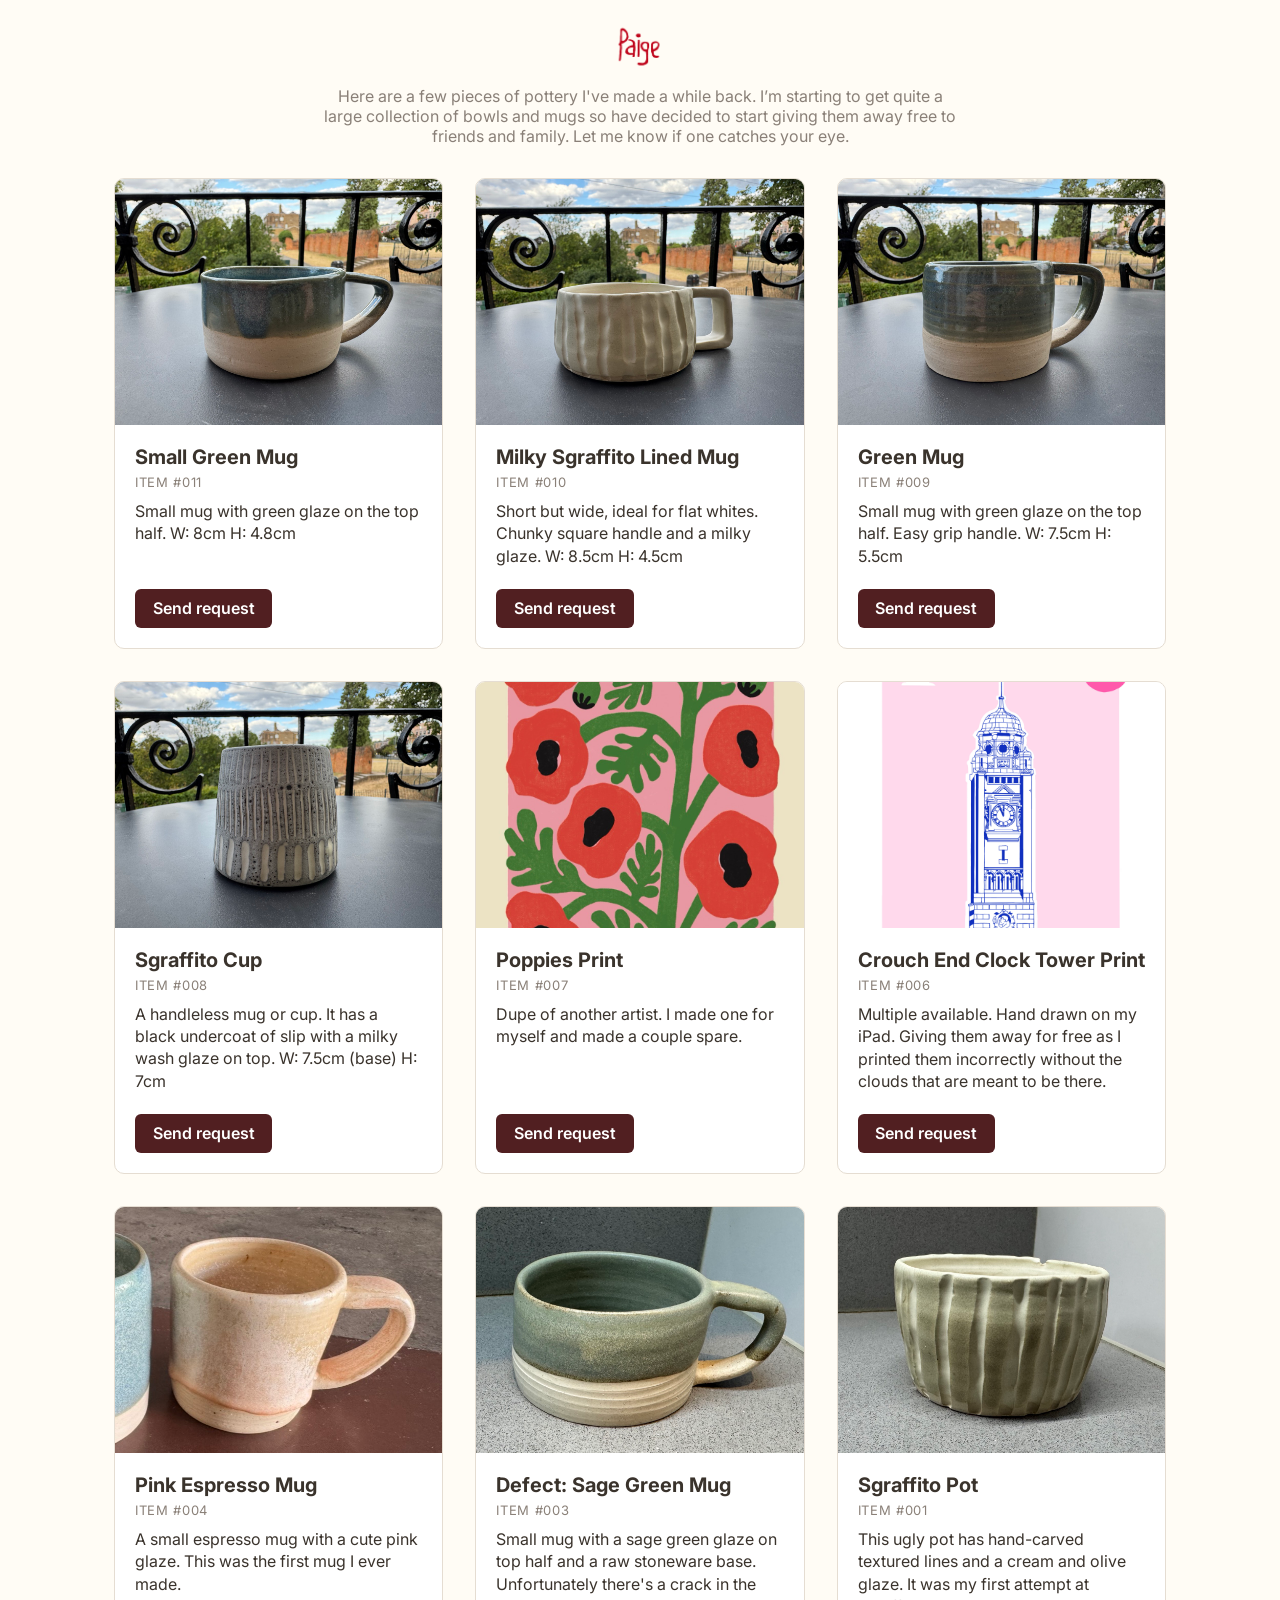
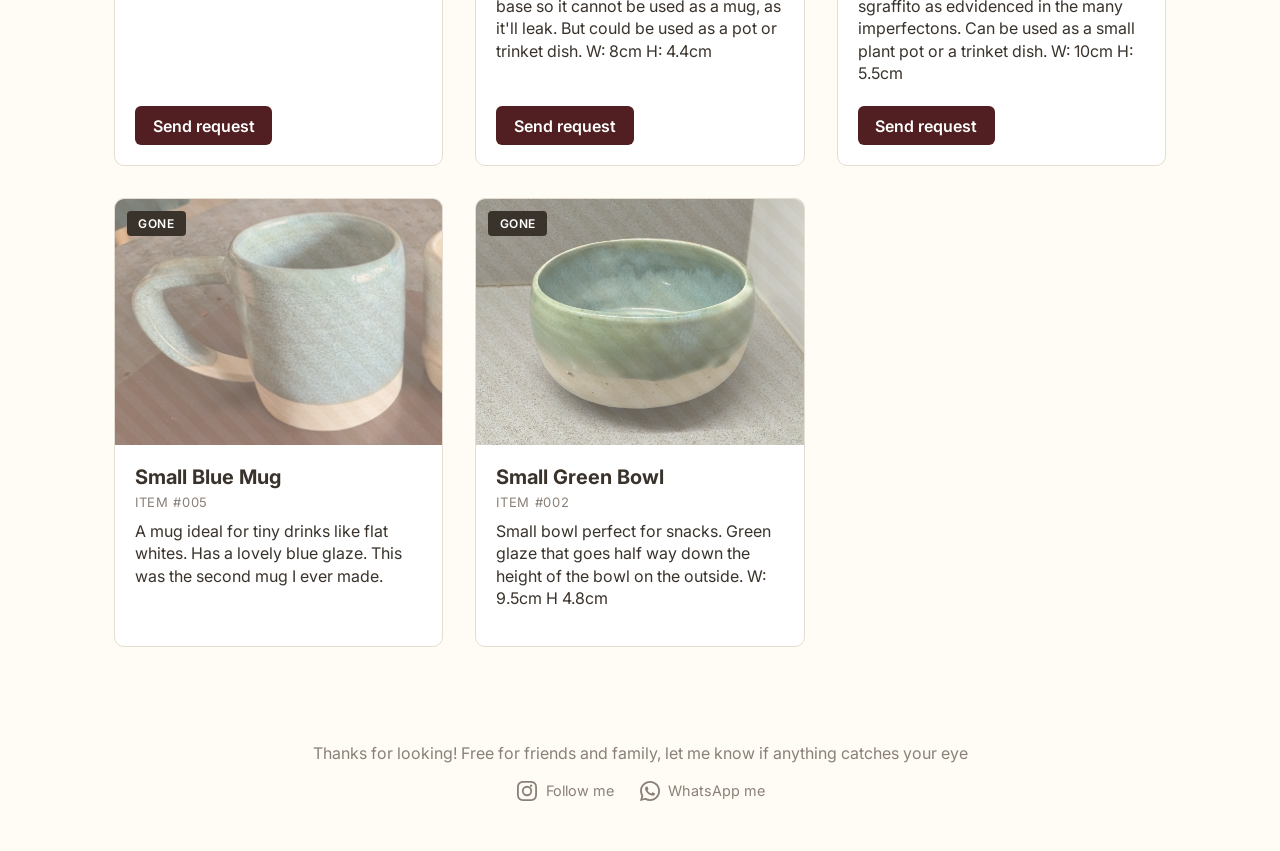
==== commit 2e7f3244: "Content updates" ====
--- a/index.html
+++ b/index.html
@@ -14,7 +14,7 @@
   <header class="site-header">
     <img src="images/Paige%20logo.png" alt="Paige" class="site-logo">
 
-    <p class="tagline">Here are a few pieces of pottery I've made a while back. I’m starting to get quite a large collection of imperfect of bowls and mugs so have decided to start giving them away to friends and family. Let me know if one catches your eye.</p>
+    <p class="tagline">Here are a few pieces of pottery I've made a while back. I’m starting to get quite a large collection of bowls and mugs so have decided to start giving them away free to friends and family. Let me know if one catches your eye.</p>
   </header>
 
   <main class="gallery">
@@ -189,7 +189,7 @@
   </main>
 
   <footer class="site-footer">
-    <p>Thanks for looking!</p>
+    <p>Thanks for looking! Free for friends and family, let me know if anything catches your eye</p>
     <div class="social-links">
       <a
         class="social-link"
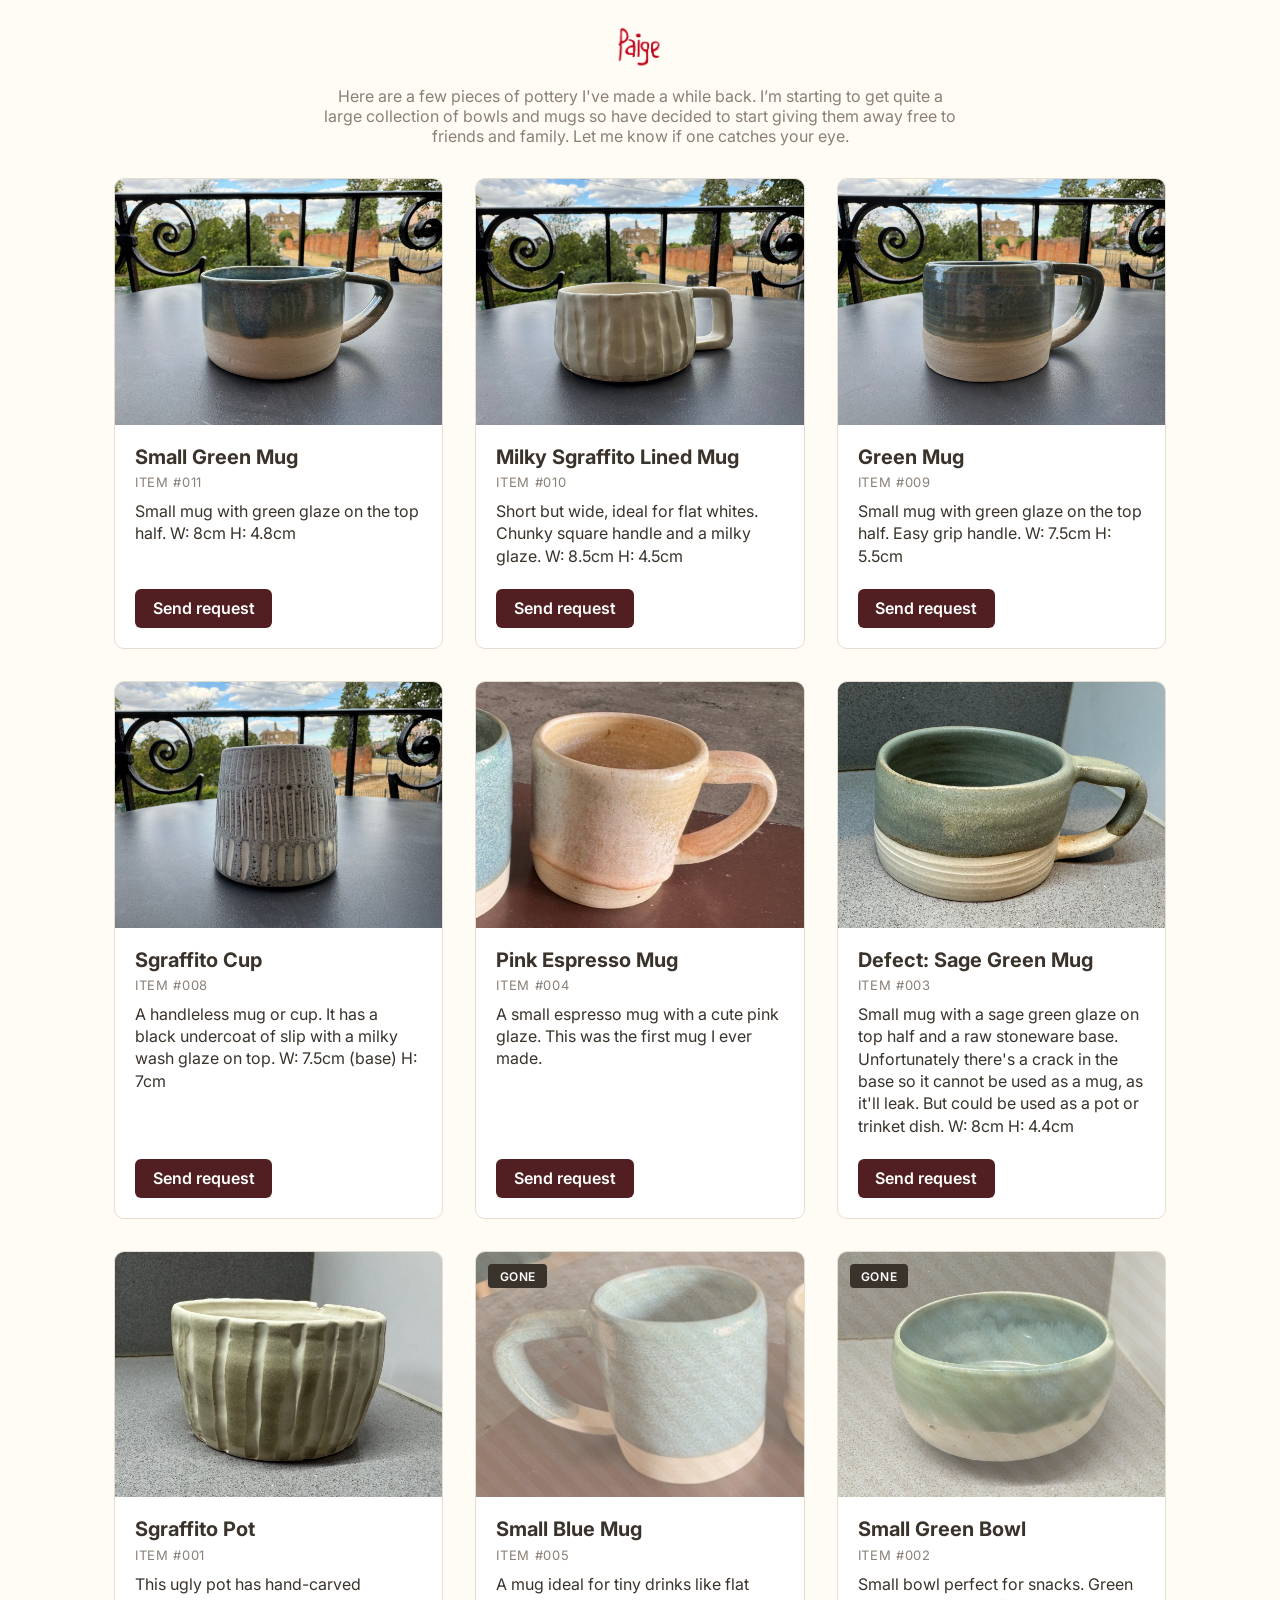
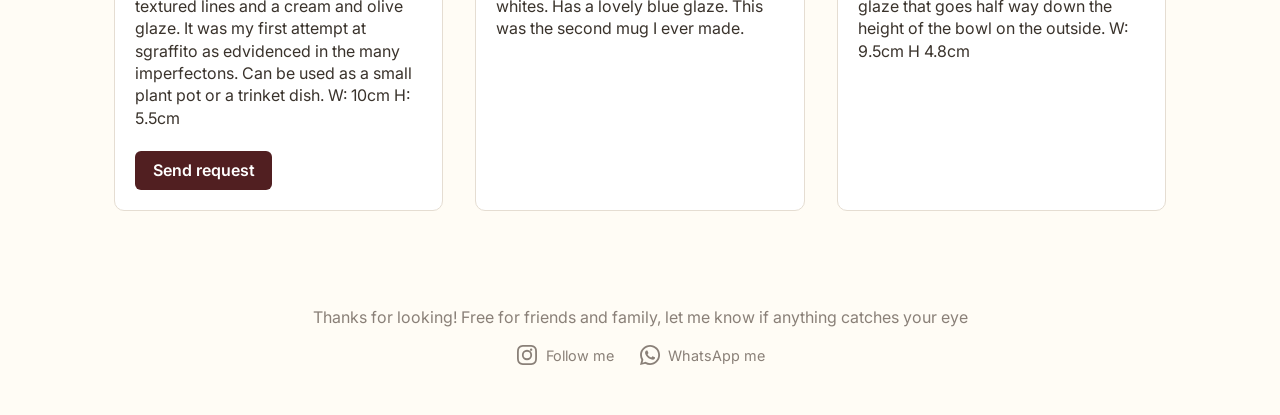
==== commit aee87ea7: "Removed artwork" ====
--- a/index.html
+++ b/index.html
@@ -79,7 +79,7 @@
       </div>
     </article>
 
-    <article class="piece" id="item-007">
+    <article class="piece hidden" id="item-007">
       <div class="piece-image">
         <img src="images/Item%20%23007.jpeg" alt="Poppies Print">
       </div>
@@ -94,7 +94,7 @@
       </div>
     </article>
 
-    <article class="piece" id="item-006">
+    <article class="piece hidden" id="item-006">
       <div class="piece-image">
         <img src="images/Item%20%23006.jpg" alt="Crouch End Clock Tower Print">
       </div>
--- a/styles.css
+++ b/styles.css
@@ -10,6 +10,10 @@
 
 * {
   box-sizing: border-box;
+}
+
+.hidden {
+  display: none !important;
 }
 
 body {
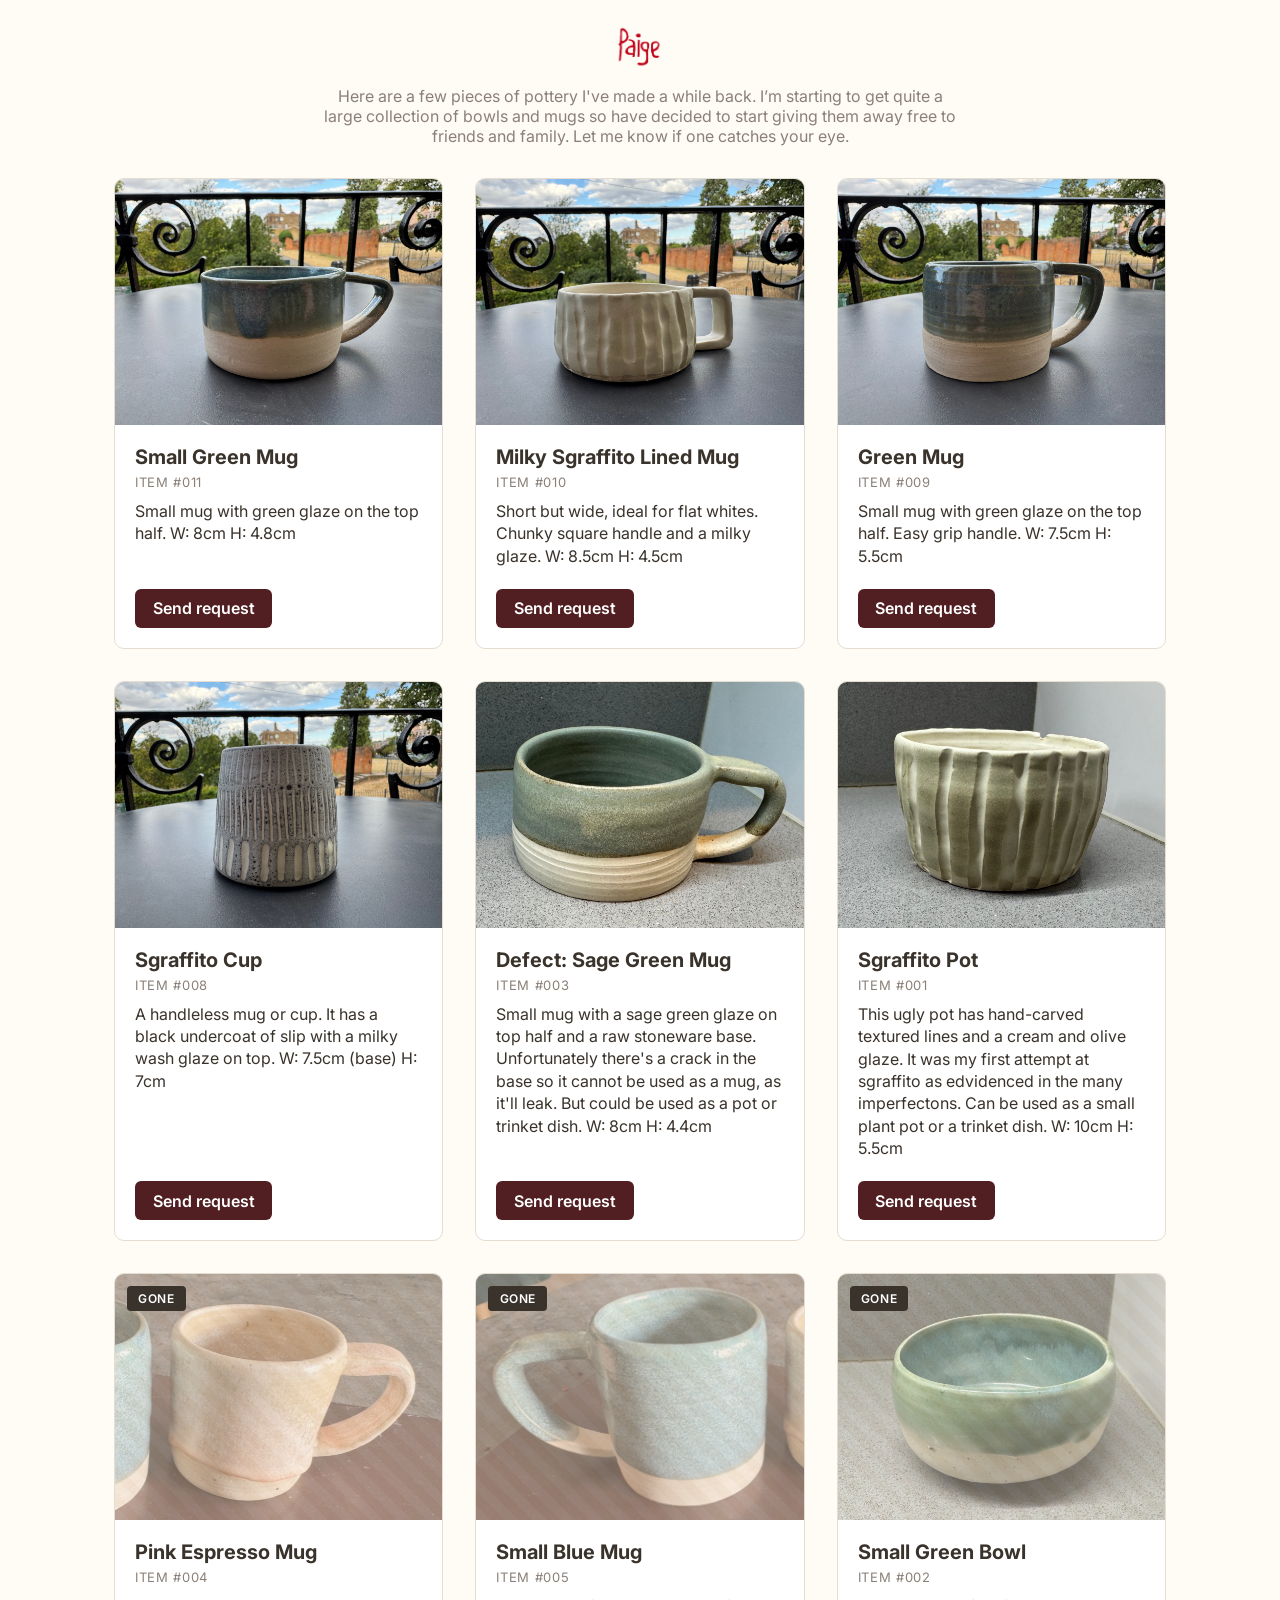
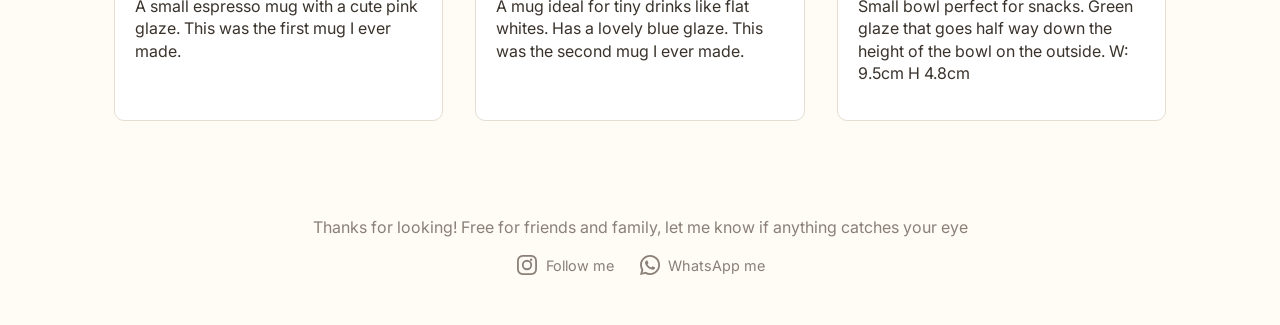
==== commit 9cd10171: "Updates" ====
--- a/index.html
+++ b/index.html
@@ -109,8 +109,39 @@
       </div>
     </article>
 
-    <article class="piece" id="item-004">
-      <div class="piece-image">
+    <article class="piece" id="item-003">
+      <div class="piece-image">
+        <img src="images/Item%20%23003.jpeg" alt="Sage Green Mug">
+      </div>
+      <div class="piece-info">
+        <h2>Defect: Sage Green Mug</h2>
+        <p class="piece-id">Item #003</p>
+        <p class="piece-desc"> Small mug with a sage green glaze on top half and a raw stoneware base. Unfortunately there's a crack in the base so it cannot be used as a mug, as it'll leak. But could be used as a pot or trinket dish. W: 8cm H: 4.4cm</p>
+        <a
+          class="interest-btn"
+          href="mailto:PaigeLucasDean@hotmail.co.uk?subject=Interested%20in%20Item%20%23003&body=Hi!%20I'm%20interested%20in%20this%20piece.%0A%0AItem%20ID%3A%20003%0AMy%20name%3A%20"
+        >Send request</a>
+      </div>
+    </article>
+
+    <article class="piece" id="item-001">
+      <div class="piece-image">
+        <img src="images/Item%20001.jpeg" alt="Ribbed Bowl">
+      </div>
+      <div class="piece-info">
+        <h2>Sgraffito Pot</h2>
+        <p class="piece-id">Item #001</p>
+        <p class="piece-desc">This ugly pot has hand-carved textured lines and a cream and olive glaze. It was my first attempt at sgraffito as edvidenced in the many imperfectons. Can be used as a small plant pot or a trinket dish. W: 10cm H: 5.5cm</p>
+        <a
+          class="interest-btn"
+          href="mailto:PaigeLucasDean@hotmail.co.uk?subject=Interested%20in%20Item%20%23001&body=Hi!%20I'm%20interested%20in%20this%20piece.%0A%0AItem%20ID%3A%20001%0AMy%20name%3A%20"
+        >Send request</a>
+      </div>
+    </article>
+
+    <article class="piece reserved" id="item-004">
+      <div class="piece-image">
+        <span class="reserved-badge">Gone</span>
         <img src="images/Item%20%23004.jpg" alt="Pink Espresso Mug">
       </div>
       <div class="piece-info">
@@ -120,36 +151,6 @@
         <a
           class="interest-btn"
           href="mailto:PaigeLucasDean@hotmail.co.uk?subject=Interested%20in%20Item%20%23004&body=Hi!%20I'm%20interested%20in%20this%20piece.%0A%0AItem%20ID%3A%20004%0AMy%20name%3A%20"
-        >Send request</a>
-      </div>
-    </article>
-
-    <article class="piece" id="item-003">
-      <div class="piece-image">
-        <img src="images/Item%20%23003.jpeg" alt="Sage Green Mug">
-      </div>
-      <div class="piece-info">
-        <h2>Defect: Sage Green Mug</h2>
-        <p class="piece-id">Item #003</p>
-        <p class="piece-desc"> Small mug with a sage green glaze on top half and a raw stoneware base. Unfortunately there's a crack in the base so it cannot be used as a mug, as it'll leak. But could be used as a pot or trinket dish. W: 8cm H: 4.4cm</p>
-        <a
-          class="interest-btn"
-          href="mailto:PaigeLucasDean@hotmail.co.uk?subject=Interested%20in%20Item%20%23003&body=Hi!%20I'm%20interested%20in%20this%20piece.%0A%0AItem%20ID%3A%20003%0AMy%20name%3A%20"
-        >Send request</a>
-      </div>
-    </article>
-
-    <article class="piece" id="item-001">
-      <div class="piece-image">
-        <img src="images/Item%20001.jpeg" alt="Ribbed Bowl">
-      </div>
-      <div class="piece-info">
-        <h2>Sgraffito Pot</h2>
-        <p class="piece-id">Item #001</p>
-        <p class="piece-desc">This ugly pot has hand-carved textured lines and a cream and olive glaze. It was my first attempt at sgraffito as edvidenced in the many imperfectons. Can be used as a small plant pot or a trinket dish. W: 10cm H: 5.5cm</p>
-        <a
-          class="interest-btn"
-          href="mailto:PaigeLucasDean@hotmail.co.uk?subject=Interested%20in%20Item%20%23001&body=Hi!%20I'm%20interested%20in%20this%20piece.%0A%0AItem%20ID%3A%20001%0AMy%20name%3A%20"
         >Send request</a>
       </div>
     </article>
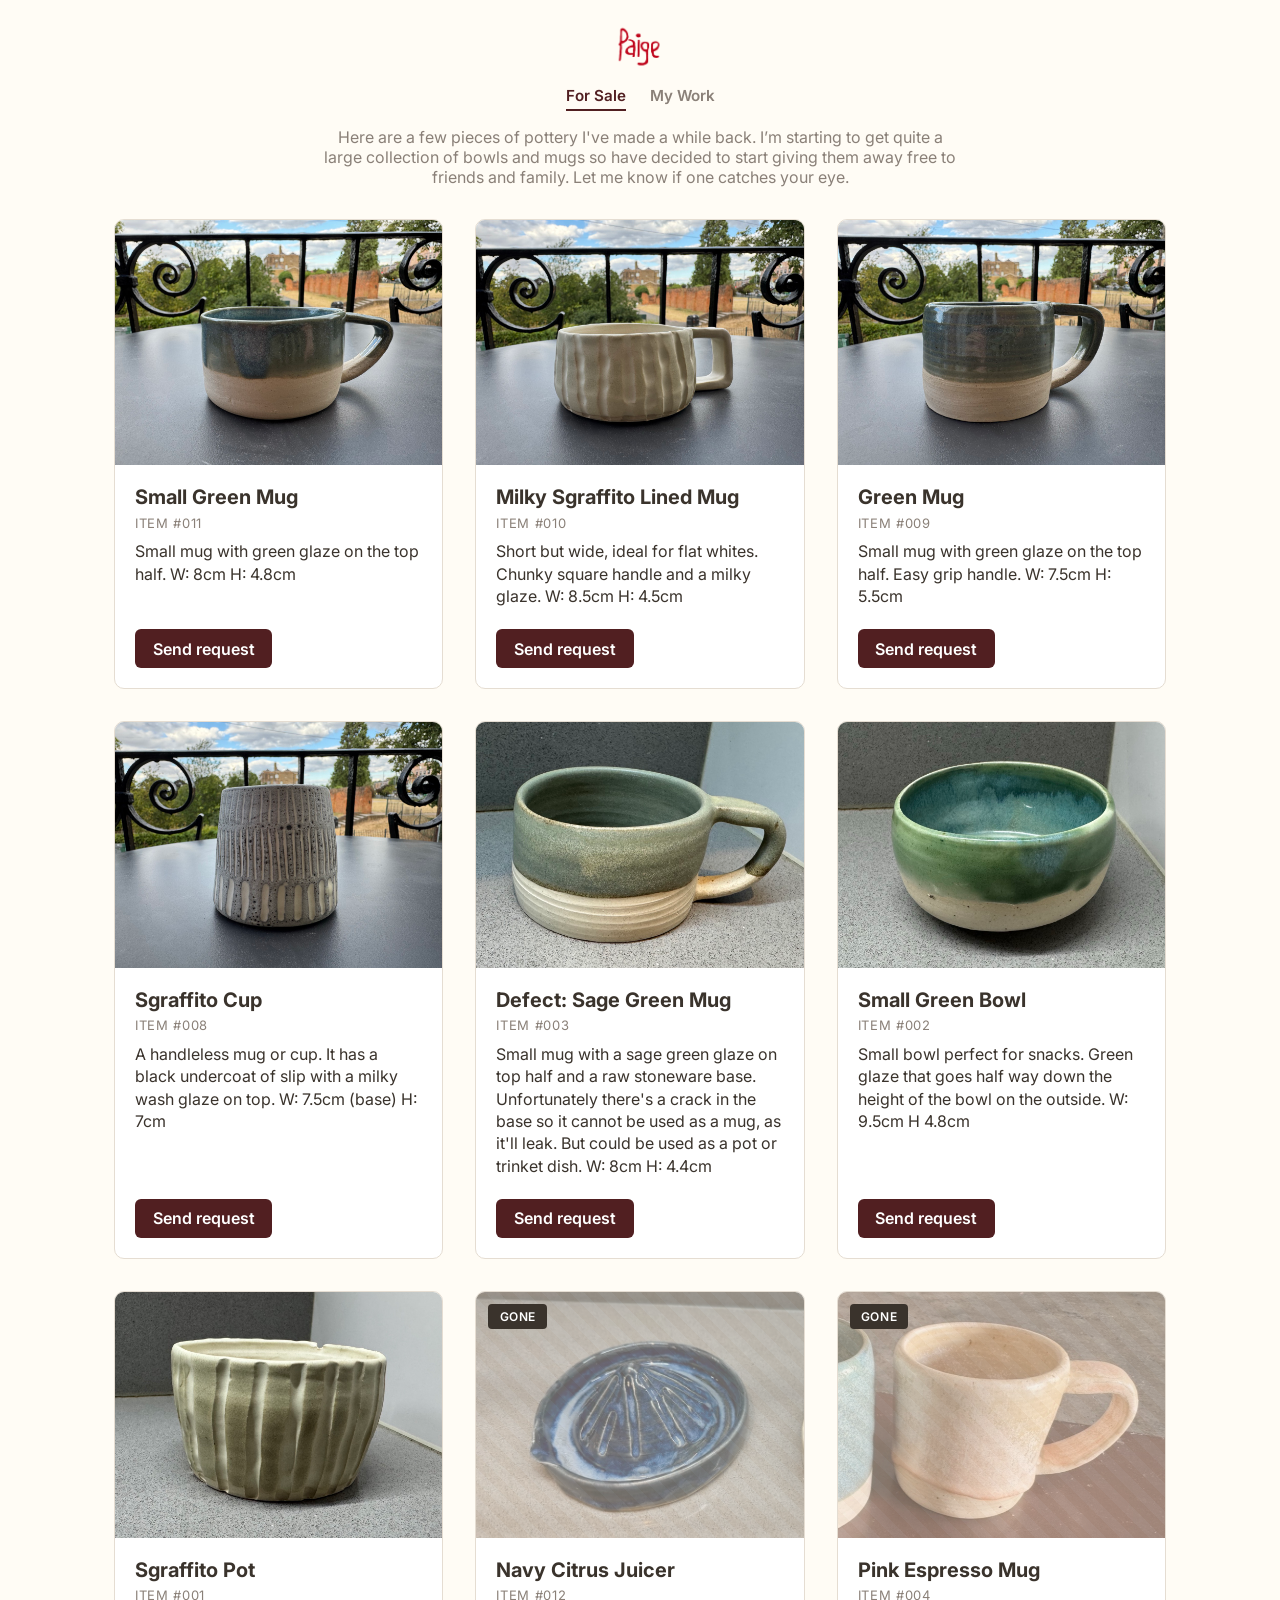
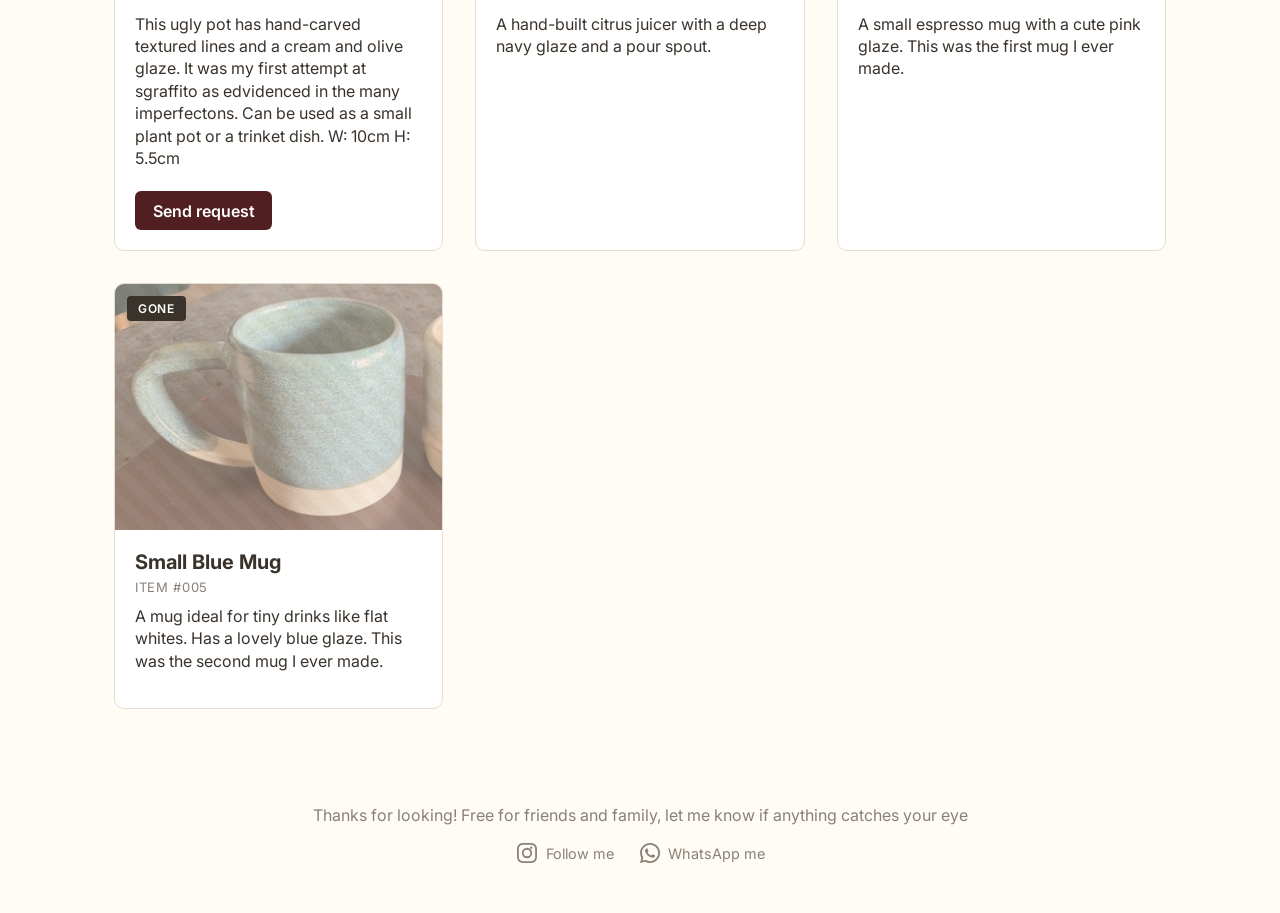
==== commit d6a36e21: "bowl state change" ====
--- a/index.html
+++ b/index.html
@@ -14,6 +14,11 @@
   <header class="site-header">
     <img src="images/Paige%20logo.png" alt="Paige" class="site-logo">
 
+    <nav class="site-nav">
+      <a href="index.html" class="active">For Sale</a>
+      <a href="my-work.html">My Work</a>
+    </nav>
+
     <p class="tagline">Here are a few pieces of pottery I've made a while back. I’m starting to get quite a large collection of bowls and mugs so have decided to start giving them away free to friends and family. Let me know if one catches your eye.</p>
   </header>
 
@@ -124,6 +129,21 @@
       </div>
     </article>
 
+    <article class="piece" id="item-002">
+      <div class="piece-image">
+        <img src="images/Item%20%23002.jpeg" alt="Small Green Bowl">
+      </div>
+      <div class="piece-info">
+        <h2>Small Green Bowl</h2>
+        <p class="piece-id">Item #002</p>
+        <p class="piece-desc">Small bowl perfect for snacks. Green glaze that goes half way down the height of the bowl on the outside. W: 9.5cm H 4.8cm</p>
+        <a
+          class="interest-btn"
+          href="mailto:PaigeLucasDean@hotmail.co.uk?subject=Interested%20in%20Item%20%23002&body=Hi!%20I'm%20interested%20in%20this%20piece.%0A%0AItem%20ID%3A%20002%0AMy%20name%3A%20"
+        >Send request</a>
+      </div>
+    </article>
+
     <article class="piece" id="item-001">
       <div class="piece-image">
         <img src="images/Item%20001.jpeg" alt="Ribbed Bowl">
@@ -139,6 +159,22 @@
       </div>
     </article>
 
+    <article class="piece reserved" id="item-012">
+      <div class="piece-image">
+        <span class="reserved-badge">Gone</span>
+        <img src="images/Item%20%23012.jpeg" alt="Navy Citrus Juicer">
+      </div>
+      <div class="piece-info">
+        <h2>Navy Citrus Juicer</h2>
+        <p class="piece-id">Item #012</p>
+        <p class="piece-desc">A hand-built citrus juicer with a deep navy glaze and a pour spout.</p>
+        <a
+          class="interest-btn"
+          href="mailto:PaigeLucasDean@hotmail.co.uk?subject=Interested%20in%20Item%20%23012&body=Hi!%20I'm%20interested%20in%20this%20piece.%0A%0AItem%20ID%3A%20012%0AMy%20name%3A%20"
+        >Send request</a>
+      </div>
+    </article>
+
     <article class="piece reserved" id="item-004">
       <div class="piece-image">
         <span class="reserved-badge">Gone</span>
@@ -167,22 +203,6 @@
         <a
           class="interest-btn"
           href="mailto:PaigeLucasDean@hotmail.co.uk?subject=Interested%20in%20Item%20%23005&body=Hi!%20I'm%20interested%20in%20this%20piece.%0A%0AItem%20ID%3A%20005%0AMy%20name%3A%20"
-        >Send request</a>
-      </div>
-    </article>
-
-    <article class="piece reserved" id="item-002">
-      <div class="piece-image">
-        <span class="reserved-badge">Gone</span>
-        <img src="images/Item%20%23002.jpeg" alt="Small Green Bowl">
-      </div>
-      <div class="piece-info">
-        <h2>Small Green Bowl</h2>
-        <p class="piece-id">Item #002</p>
-        <p class="piece-desc">Small bowl perfect for snacks. Green glaze that goes half way down the height of the bowl on the outside. W: 9.5cm H 4.8cm</p>
-        <a
-          class="interest-btn"
-          href="mailto:PaigeLucasDean@hotmail.co.uk?subject=Interested%20in%20Item%20%23002&body=Hi!%20I'm%20interested%20in%20this%20piece.%0A%0AItem%20ID%3A%20002%0AMy%20name%3A%20"
         >Send request</a>
       </div>
     </article>
--- a/styles.css
+++ b/styles.css
@@ -42,6 +42,32 @@
   letter-spacing: 0.02em;
 }
 
+.site-nav {
+  display: flex;
+  justify-content: center;
+  gap: 1.5rem;
+  margin-bottom: 1rem;
+}
+
+.site-nav a {
+  color: var(--muted);
+  text-decoration: none;
+  font-size: 0.95rem;
+  font-weight: 600;
+  padding-bottom: 0.2rem;
+  border-bottom: 2px solid transparent;
+  transition: color 0.15s ease, border-color 0.15s ease;
+}
+
+.site-nav a:hover {
+  color: var(--ink);
+}
+
+.site-nav a.active {
+  color: var(--clay);
+  border-bottom-color: var(--clay);
+}
+
 .site-header .tagline {
   max-width: var(--text-max-width);
   margin: 0 auto;
@@ -56,6 +82,13 @@
   max-width: 1100px;
   margin: 0 auto;
   padding: 0 1.5rem 3rem;
+}
+
+.empty-state {
+  grid-column: 1 / -1;
+  text-align: center;
+  color: var(--muted);
+  padding: 2rem 0;
 }
 
 .piece {
